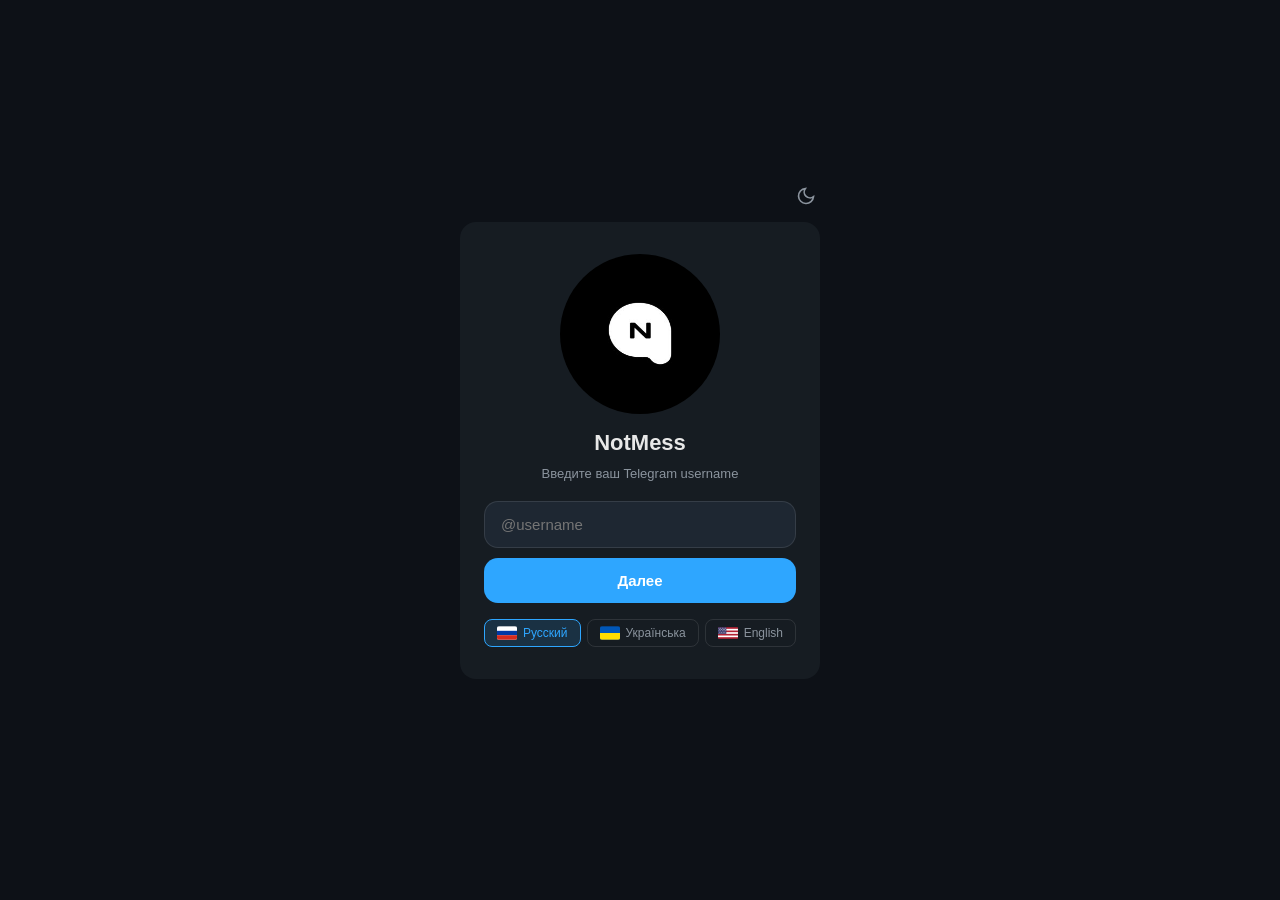
==== index.html @ b0da9117 "Fix mobile layout: hide chat-window when inactive, better touch sizes" ====
<!DOCTYPE html>
<html lang="ru">
<head>
    <meta charset="UTF-8">
    <meta name="viewport" content="width=device-width, initial-scale=1.0, maximum-scale=1.0, user-scalable=no, viewport-fit=cover">
    <title>NotMess</title>
    <link rel="icon" type="image/jpeg" href="logonotmess67.jpg">
    <link rel="apple-touch-icon" href="logonotmess67.jpg">
    <link rel="manifest" href="/manifest.json">
    <meta name="theme-color" content="#0d1117" media="(prefers-color-scheme:dark)">
    <meta name="theme-color" content="#ffffff" media="(prefers-color-scheme:light)">
    <meta name="apple-mobile-web-app-capable" content="yes">
    <meta name="apple-mobile-web-app-status-bar-style" content="black-translucent">
    <link rel="stylesheet" href="styles.css">
</head>
<body>
    <div id="auth-screen" class="auth-screen">
        <div class="auth-container">
            <button id="auth-theme-btn" class="theme-btn auth-theme-btn" title="Сменить тему">
                <svg class="theme-icon moon" viewBox="0 0 24 24" width="20" height="20" fill="none" stroke="currentColor" stroke-width="2"><path d="M21 12.79A9 9 0 1 1 11.21 3 7 7 0 0 0 21 12.79z"/></svg>
                <svg class="theme-icon sun hidden" viewBox="0 0 24 24" width="20" height="20" fill="none" stroke="currentColor" stroke-width="2"><circle cx="12" cy="12" r="5"/><line x1="12" y1="1" x2="12" y2="3"/><line x1="12" y1="21" x2="12" y2="23"/><line x1="4.22" y1="4.22" x2="5.64" y2="5.64"/><line x1="18.36" y1="18.36" x2="19.78" y2="19.78"/><line x1="1" y1="12" x2="3" y2="12"/><line x1="21" y1="12" x2="23" y2="12"/><line x1="4.22" y1="19.78" x2="5.64" y2="18.36"/><line x1="18.36" y1="5.64" x2="19.78" y2="4.22"/></svg>
            </button>
            <div class="auth-logo">
                <img src="logonotmess67.jpg" alt="NotMess" style="width: 160px; height: 160px; border-radius: 50%;">
            </div>
            <h1 style="margin: 0 0 10px;">NotMess</h1>
            <div class="auth-subtitle-row">
                <p class="auth-subtitle" data-i18n="auth-subtitle">Введите ваш Telegram username</p>
            </div>
            <div class="auth-form" id="phone-step">
                <input type="text" id="phone-input" placeholder="@username" class="auth-input">
                <button id="auth-btn" class="auth-button" data-i18n="auth-btn">Далее</button>
            </div>
            <div class="auth-form hidden" id="code-step">
                <p class="auth-info" data-i18n="code-info">Мы отправили код в Telegram <span id="phone-display"></span></p>
                <input type="text" id="code-input" placeholder="_ _ _ _ _" class="auth-input code-input" maxlength="5">
                <button id="code-btn" class="auth-button" data-i18n="code-btn">Подтвердить</button>
            </div>
            <div class="lang-switcher" id="auth-lang-switcher">
                <button class="lang-btn active" data-lang="ru">
                    <svg class="flag-icon" viewBox="0 0 3 2" width="20" height="14"><rect width="3" height="2" fill="#fff"/><rect y=".67" width="3" height=".67" fill="#0039a6"/><rect y="1.33" width="3" height=".67" fill="#d52b1e"/></svg>
                    Русский
                </button>
                <button class="lang-btn" data-lang="ua">
                    <svg class="flag-icon" viewBox="0 0 3 2" width="20" height="14"><rect width="3" height="2" fill="#0057b8"/><rect y="1" width="3" height="1" fill="#ffdd00"/></svg>
                    Українська
                </button>
                <button class="lang-btn" data-lang="en">
                    <svg class="flag-icon" viewBox="0 0 12 7" width="20" height="14"><rect width="12" height="7" fill="#b22234"/><rect y="1" width="12" height="1" fill="#fff"/><rect y="3" width="12" height="1" fill="#fff"/><rect y="5" width="12" height="1" fill="#fff"/><rect width="5" height="4" fill="#3c3b6e"/><circle cx=".6" cy=".6" r=".25" fill="#fff"/><circle cx="1.6" cy=".6" r=".25" fill="#fff"/><circle cx="2.6" cy=".6" r=".25" fill="#fff"/><circle cx="3.6" cy=".6" r=".25" fill="#fff"/><circle cx="4.4" cy=".6" r=".25" fill="#fff"/><circle cx="1.1" cy="1.4" r=".25" fill="#fff"/><circle cx="2.1" cy="1.4" r=".25" fill="#fff"/><circle cx="3.1" cy="1.4" r=".25" fill="#fff"/><circle cx="4.1" cy="1.4" r=".25" fill="#fff"/><circle cx=".6" cy="2.2" r=".25" fill="#fff"/><circle cx="1.6" cy="2.2" r=".25" fill="#fff"/><circle cx="2.6" cy="2.2" r=".25" fill="#fff"/><circle cx="3.6" cy="2.2" r=".25" fill="#fff"/><circle cx="4.4" cy="2.2" r=".25" fill="#fff"/><circle cx="1.1" cy="3" r=".25" fill="#fff"/><circle cx="2.1" cy="3" r=".25" fill="#fff"/><circle cx="3.1" cy="3" r=".25" fill="#fff"/><circle cx="4.1" cy="3" r=".25" fill="#fff"/></svg>
                    English
                </button>
            </div>
        </div>
    </div>
    <div id="profile-choice-screen" class="auth-screen hidden">
        <div class="auth-container">
            <h1 data-i18n="profile-choice-title">Настройка профиля</h1>
            <p class="auth-subtitle" data-i18n="profile-choice-subtitle">Импортировать данные из Telegram?</p>
            <div class="tg-profile-card" id="tg-profile-card">
                <div class="tg-profile-avatar" id="tg-avatar">
                    <span id="tg-avatar-text">?</span>
                </div>
                <div class="tg-profile-info">
                    <div class="tg-profile-name" id="tg-name">Загрузка...</div>
                    <div class="tg-profile-username" id="tg-username">@username</div>
                </div>
            </div>
            <div class="auth-form">
                <button id="import-tg-btn" class="auth-button" data-i18n="import-tg-btn">Продолжить с этим профилем</button>
                <a href="#" id="manual-setup-link" class="setup-link" data-i18n="manual-setup-link">Настроить профиль самому</a>
            </div>
        </div>
    </div>
    <div id="setup-screen" class="auth-screen hidden">
        <div class="auth-container">
            <h1 data-i18n="setup-title">Настройка профиля</h1>
            <p class="auth-subtitle" data-i18n="setup-subtitle">Расскажите о себе</p>
            <div class="auth-form">
                <input type="text" id="firstname-input" placeholder="Имя" class="auth-input" data-i18n="firstname" required>
                <input type="text" id="lastname-input" placeholder="Фамилия (необязательно)" class="auth-input" data-i18n="lastname">
                <input type="text" id="display-username-input" placeholder="@username для поиска" class="auth-input" data-i18n="display-username" required>
                <button id="setup-btn" class="auth-button" data-i18n="setup-btn">Начать общение</button>
            </div>
        </div>
    </div>
    <div id="app" class="app hidden">
        <aside class="sidebar">
            <div class="sidebar-header">
                <button class="menu-btn" id="menu-btn" title="Меню">
                    <span class="hamburger"></span>
                </button>
                <input type="search" placeholder="Поиск" class="search-input" data-i18n="search" id="search-input">
                <button class="theme-btn" id="theme-btn" title="Сменить тему">
                    <svg class="theme-icon moon" viewBox="0 0 24 24" width="20" height="20" fill="none" stroke="currentColor" stroke-width="2"><path d="M21 12.79A9 9 0 1 1 11.21 3 7 7 0 0 0 21 12.79z"/></svg>
                    <svg class="theme-icon sun hidden" viewBox="0 0 24 24" width="20" height="20" fill="none" stroke="currentColor" stroke-width="2"><circle cx="12" cy="12" r="5"/><line x1="12" y1="1" x2="12" y2="3"/><line x1="12" y1="21" x2="12" y2="23"/><line x1="4.22" y1="4.22" x2="5.64" y2="5.64"/><line x1="18.36" y1="18.36" x2="19.78" y2="19.78"/><line x1="1" y1="12" x2="3" y2="12"/><line x1="21" y1="12" x2="23" y2="12"/><line x1="4.22" y1="19.78" x2="5.64" y2="18.36"/><line x1="18.36" y1="5.64" x2="19.78" y2="4.22"/></svg>
                </button>
                <div class="lang-switcher sidebar-lang" id="sidebar-lang-switcher">
                    <button class="lang-btn active" data-lang="ru">
                        <svg class="flag-icon" viewBox="0 0 3 2" width="18" height="12"><rect width="3" height="2" fill="#fff"/><rect y=".67" width="3" height=".67" fill="#0039a6"/><rect y="1.33" width="3" height=".67" fill="#d52b1e"/></svg>
                    </button>
                    <button class="lang-btn" data-lang="ua">
                        <svg class="flag-icon" viewBox="0 0 3 2" width="18" height="12"><rect width="3" height="2" fill="#0057b8"/><rect y="1" width="3" height="1" fill="#ffdd00"/></svg>
                    </button>
                    <button class="lang-btn" data-lang="en">
                        <svg class="flag-icon" viewBox="0 0 12 7" width="18" height="12"><rect width="12" height="7" fill="#b22234"/><rect y="1" width="12" height="1" fill="#fff"/><rect y="3" width="12" height="1" fill="#fff"/><rect y="5" width="12" height="1" fill="#fff"/><rect width="5" height="4" fill="#3c3b6e"/><circle cx=".6" cy=".6" r=".25" fill="#fff"/><circle cx="1.6" cy=".6" r=".25" fill="#fff"/><circle cx="2.6" cy=".6" r=".25" fill="#fff"/><circle cx="3.6" cy=".6" r=".25" fill="#fff"/><circle cx="4.4" cy=".6" r=".25" fill="#fff"/><circle cx="1.1" cy="1.4" r=".25" fill="#fff"/><circle cx="2.1" cy="1.4" r=".25" fill="#fff"/><circle cx="3.1" cy="1.4" r=".25" fill="#fff"/><circle cx="4.1" cy="1.4" r=".25" fill="#fff"/><circle cx=".6" cy="2.2" r=".25" fill="#fff"/><circle cx="1.6" cy="2.2" r=".25" fill="#fff"/><circle cx="2.6" cy="2.2" r=".25" fill="#fff"/><circle cx="3.6" cy="2.2" r=".25" fill="#fff"/><circle cx="4.4" cy="2.2" r=".25" fill="#fff"/><circle cx="1.1" cy="3" r=".25" fill="#fff"/><circle cx="2.1" cy="3" r=".25" fill="#fff"/><circle cx="3.1" cy="3" r=".25" fill="#fff"/><circle cx="4.1" cy="3" r=".25" fill="#fff"/></svg>
                    </button>
                </div>
            </div>
            <div class="folders">
                <button class="folder-tab active" data-folder="chats" data-i18n="folder-chats">Чаты</button>
                <button class="folder-tab" data-folder="users" data-i18n="folder-users">Пользователи</button>
                <button class="folder-tab" data-folder="favorites" data-i18n="folder-favorites">⭐ Избранное</button>
            </div>
            <div class="chat-list" id="chat-list"></div>
        </aside>
        <main class="chat-window" id="chat-window">
            <div class="empty-state" id="empty-state">
                <img src="logonotmess67.jpg" alt="NotMess" style="width: 200px; height: 200px; opacity: 0.5; border-radius: 50%;">
                <h2 data-i18n="select-chat">Выберите чат</h2>
                <p data-i18n="start-messaging">Чтобы начать общение</p>
            </div>
                <div class="chat-content hidden" id="chat-content">
                <div class="e2e-banner" id="e2e-banner">
                    <svg viewBox="0 0 24 24" width="14" height="14" fill="none" stroke="currentColor" stroke-width="2"><rect x="3" y="11" width="18" height="11" rx="2"/><path d="M7 11V7a5 5 0 0 1 10 0v4"/></svg>
                    Сообщения защищены сквозным шифрованием
                </div>
                <div class="chat-header">
                    <button class="back-btn" id="back-btn"><svg viewBox="0 0 24 24" width="22" height="22" fill="none" stroke="currentColor" stroke-width="2"><polyline points="15 18 9 12 15 6"/></svg></button>
                    <div class="chat-header-user" id="chat-header-user" style="display:flex;align-items:center;gap:10px;flex:1;min-width:0;cursor:pointer;">
                        <div class="chat-avatar" id="chat-avatar">?</div>
                        <div class="chat-info">
                            <div class="chat-name" id="chat-name-header">Имя</div>
                            <div class="chat-status" id="chat-status">online</div>
                        </div>
                    </div>
                    <button class="header-btn" id="header-search"><svg viewBox="0 0 24 24" width="22" height="22" fill="none" stroke="currentColor" stroke-width="2"><circle cx="11" cy="11" r="8"/><line x1="21" y1="21" x2="16.65" y2="16.65"/></svg></button>
                    <button class="header-btn hidden" id="header-call">📞</button>
                    <button class="header-btn hidden" id="header-video-call">📹</button>
                    <button class="header-btn" id="header-more"><svg viewBox="0 0 24 24" width="22" height="22" fill="none" stroke="currentColor" stroke-width="2"><circle cx="12" cy="5" r="1"/><circle cx="12" cy="12" r="1"/><circle cx="12" cy="19" r="1"/></svg></button>
                </div>
                <div class="messages" id="messages"></div>
                <div class="input-area">
                    <div class="message-input-outer">
                        <textarea class="message-input" placeholder="Написать сообщение..." rows="1" id="message-input"></textarea>
                        <button class="input-btn-area" id="emoji-btn" title="Эмодзи">
                            <svg viewBox="0 0 24 24" width="24" height="24" fill="none" stroke="currentColor" stroke-width="2"><circle cx="12" cy="12" r="10"/><path d="M8 14s1.5 2 4 2 4-2 4-2"/><line x1="9" y1="9" x2="9.01" y2="9"/><line x1="15" y1="9" x2="15.01" y2="9"/></svg>
                        </button>
                        <button class="input-btn-area" id="attach-btn" title="Прикрепить">
                            <svg viewBox="0 0 24 24" width="24" height="24" fill="none" stroke="currentColor" stroke-width="2"><path d="M21.44 11.05l-9.19 9.19a6 6 0 0 1-8.49-8.49l9.19-9.19a4 4 0 0 1 5.66 5.66l-9.2 9.19a2 2 0 0 1-2.83-2.83l8.49-8.48"/></svg>
                        </button>
                        <input type="file" id="file-input" style="display: none;" accept="image/*,video/*,.pdf,.doc,.docx">
                    </div>
                    <button class="send-btn-outer" id="send-btn" title="Отправить">
                        <svg viewBox="0 0 24 24" width="20" height="20" fill="none" stroke="currentColor" stroke-width="2"><line x1="22" y1="2" x2="11" y2="13"/><polygon points="22 2 15 22 11 13 2 9 22 2"/></svg>
                    </button>
                </div>
            </div>
        </main>
    </div>
    <div id="menu-modal" class="modal hidden">
        <div class="modal-content menu-modal">
            <button class="modal-close" id="menu-close">&times;</button>
            <div class="menu-header">
                <div class="menu-avatar" id="menu-avatar">?</div>
                <div class="menu-info">
                    <div class="menu-name" id="menu-name">Имя</div>
                    <div class="menu-username" id="menu-username">@username</div>
                </div>
            </div>
            <div class="menu-items">
                <div class="menu-item" id="menu-profile">
                    <span class="menu-icon"><svg viewBox="0 0 24 24" width="24" height="24" fill="none" stroke="currentColor" stroke-width="2"><circle cx="12" cy="8" r="4"/><path d="M4 21v-1a6 6 0 0 1 6-6h4a6 6 0 0 1 6 6v1"/></svg></span>
                    <span>Мой профиль</span>
                </div>
                <div class="menu-item" id="menu-settings">
                    <span class="menu-icon"><svg viewBox="0 0 24 24" width="24" height="24" fill="none" stroke="currentColor" stroke-width="2"><circle cx="12" cy="12" r="3"/><path d="M19.4 15a1.65 1.65 0 0 0 .33 1.82l.06.06a2 2 0 0 1 0 2.83 2 2 0 0 1-2.83 0l-.06-.06a1.65 1.65 0 0 0-1.82-.33 1.65 1.65 0 0 0-1 1.51V21a2 2 0 0 1-2 2 2 2 0 0 1-2-2v-.09A1.65 1.65 0 0 0 9 19.4a1.65 1.65 0 0 0-1.82.33l-.06.06a2 2 0 0 1-2.83 0 2 2 0 0 1 0-2.83l.06-.06A1.65 1.65 0 0 0 4.68 15a1.65 1.65 0 0 0-1.51-1H3a2 2 0 0 1-2-2 2 2 0 0 1 2-2h.09A1.65 1.65 0 0 0 4.6 9a1.65 1.65 0 0 0-.33-1.82l-.06-.06a2 2 0 0 1 0-2.83 2 2 0 0 1 2.83 0l.06.06A1.65 1.65 0 0 0 9 4.68a1.65 1.65 0 0 0 1-1.51V3a2 2 0 0 1 2-2 2 2 0 0 1 2 2v.09a1.65 1.65 0 0 0 1 1.51 1.65 1.65 0 0 0 1.82-.33l.06-.06a2 2 0 0 1 2.83 0 2 2 0 0 1 0 2.83l-.06.06A1.65 1.65 0 0 0 19.4 9a1.65 1.65 0 0 0 1.51 1H21a2 2 0 0 1 2 2 2 2 0 0 1-2 2h-.09a1.65 1.65 0 0 0-1.51 1z"/></svg></span>
                    <span>Настройки</span>
                </div>
                <div class="menu-item" id="menu-devices">
                    <span class="menu-icon"><svg viewBox="0 0 24 24" width="24" height="24" fill="none" stroke="currentColor" stroke-width="2"><rect x="4" y="4" width="16" height="16" rx="2"/><path d="M9 20h6"/></svg></span>
                    <span>Устройства</span>
                </div>
                <div class="menu-item" id="menu-privacy">
                    <span class="menu-icon"><svg viewBox="0 0 24 24" width="24" height="24" fill="none" stroke="currentColor" stroke-width="2"><rect x="3" y="11" width="18" height="11" rx="2"/><path d="M7 11V7a5 5 0 0 1 10 0v4"/></svg></span>
                    <span>Конфиденциальность</span>
                </div>
                <div class="menu-item" id="menu-stars">
                    <span class="menu-icon"><svg viewBox="0 0 24 24" width="24" height="24" fill="currentColor" stroke="currentColor" stroke-width="1"><polygon points="12 2 15.09 8.26 22 9.27 17 14.14 18.18 21.02 12 17.77 5.82 21.02 7 14.14 2 9.27 8.91 8.26 12 2"/></svg></span>
                    <span>Звезды</span>
                    <span class="menu-badge" id="stars-count">0</span>
                </div>
                <div class="menu-item" id="menu-gifts">
                    <span class="menu-icon"><svg viewBox="0 0 24 24" width="24" height="24" fill="none" stroke="currentColor" stroke-width="2"><rect x="3" y="8" width="18" height="4"/><path d="M12 8v13"/><path d="M19 12v7a2 2 0 0 1-2 2H7a2 2 0 0 1-2-2v-7"/><path d="M7.5 8a2.5 2.5 0 0 1 0-5 4.5 4.5 0 0 1 4.5 4.5"/><path d="M16.5 8a2.5 2.5 0 0 0 0-5 4.5 4.5 0 0 0-4.5 4.5"/></svg></span>
                    <span>Подарки</span>
                </div>
                <div class="menu-item hidden" id="menu-admin">
                    <span class="menu-icon"><svg viewBox="0 0 24 24" width="24" height="24" fill="none" stroke="currentColor" stroke-width="2"><circle cx="12" cy="12" r="3"/><path d="M19.4 15a1.65 1.65 0 0 0 .33 1.82l.06.06a2 2 0 0 1 0 2.83 2 2 0 0 1-2.83 0l-.06-.06a1.65 1.65 0 0 0-1.82-.33 1.65 1.65 0 0 0-1 1.51V21a2 2 0 0 1-2 2 2 2 0 0 1-2-2v-.09A1.65 1.65 0 0 0 9 19.4a1.65 1.65 0 0 0-1.82.33l-.06.06a2 2 0 0 1-2.83 0 2 2 0 0 1 0-2.83l.06-.06A1.65 1.65 0 0 0 4.68 15a1.65 1.65 0 0 0-1.51-1H3a2 2 0 0 1-2-2 2 2 0 0 1 2-2h.09A1.65 1.65 0 0 0 4.6 9a1.65 1.65 0 0 0-.33-1.82l-.06-.06a2 2 0 0 1 0-2.83 2 2 0 0 1 2.83 0l.06.06A1.65 1.65 0 0 0 9 4.68a1.65 1.65 0 0 0 1-1.51V3a2 2 0 0 1 2-2 2 2 0 0 1 2 2v.09a1.65 1.65 0 0 0 1 1.51 1.65 1.65 0 0 0 1.82-.33l.06-.06a2 2 0 0 1 2.83 0 2 2 0 0 1 0 2.83l-.06.06A1.65 1.65 0 0 0 19.4 9a1.65 1.65 0 0 0 1.51 1H21a2 2 0 0 1 2 2 2 2 0 0 1-2 2h-.09a1.65 1.65 0 0 0-1.51 1z"/></svg></span>
                    <span>Админ-панель</span>
                </div>
                <div class="menu-item" id="menu-theme">
                    <span class="menu-icon"><svg viewBox="0 0 24 24" width="24" height="24" fill="none" stroke="currentColor" stroke-width="2"><path d="M21 12.79A9 9 0 1 1 11.21 3 7 7 0 0 0 21 12.79z"/></svg></span>
                    <span>Сменить тему</span>
                </div>
                <div class="menu-item" id="menu-logout">
                    <span class="menu-icon"><svg viewBox="0 0 24 24" width="24" height="24" fill="none" stroke="currentColor" stroke-width="2"><path d="M9 21H5a2 2 0 0 1-2-2V5a2 2 0 0 1 2-2h4"/><polyline points="16 17 21 12 16 7"/><line x1="21" y1="12" x2="9" y2="12"/></svg></span>
                    <span>Выйти</span>
                </div>
                <div class="menu-item" id="menu-donate" style="margin-top:8px;border-top:1px solid var(--border);padding-top:12px;border-radius:0;">
                    <span class="menu-icon"><svg viewBox="0 0 24 24" width="20" height="20" fill="none" stroke="currentColor" stroke-width="2"><path d="M12 2l3 6 6 .5-4.5 4 .5 6-5-2.5L7 18.5l.5-6L3 8.5l6-.5L12 2z"/></svg></span>
                    <span>Поддержать</span>
                </div>
                <div class="menu-item" id="menu-delete-account" style="color:var(--text3);border-radius:0;">
                    <span class="menu-icon"><svg viewBox="0 0 24 24" width="20" height="20" fill="none" stroke="currentColor" stroke-width="2"><polyline points="3 6 5 6 21 6"/><path d="M19 6v14a2 2 0 0 1-2 2H7a2 2 0 0 1-2-2V6m3 0V4a2 2 0 0 1 2-2h4a2 2 0 0 1 2 2v2"/></svg></span>
                    <span>Удалить аккаунт</span>
                </div>
            </div>
        </div>
    </div>
    <div id="dialog-modal" class="modal hidden">
        <div class="modal-content" style="padding:24px;text-align:center;">
            <h3 id="dialog-title" style="margin-bottom:8px;font-size:17px;"></h3>
            <p id="dialog-text" style="color:var(--text2);font-size:13px;margin-bottom:20px;"></p>
            <div id="dialog-input-area" class="hidden" style="margin-bottom:16px;">
                <input id="dialog-input" class="auth-input" type="text" placeholder="..." style="text-align:center;">
            </div>
            <div id="dialog-buttons" style="display:flex;gap:8px;justify-content:center;"></div>
        </div>
    </div>
    <div id="gift-shop-modal" class="modal hidden">
        <div class="modal-content gift-shop-modal">
            <button class="modal-close" onclick="document.getElementById('gift-shop-modal').classList.add('hidden')">&times;</button>
            <h2 style="margin:0 0 8px;font-size:18px;">🎁 Магазин подарков</h2>
            <div class="gift-shop-balance" id="gift-shop-balance">
                <svg viewBox="0 0 24 24" width="18" height="18" fill="currentColor"><polygon points="12 2 15.09 8.26 22 9.27 17 14.14 18.18 21.02 12 17.77 5.82 21.02 7 14.14 2 9.27 8.91 8.26 12 2"/></svg>
                <span id="gift-shop-stars">0</span>
            </div>
            <div class="gift-shop-grid" id="gift-shop-grid"></div>
        </div>
    </div>
    <div id="admin-modal" class="modal hidden">
        <div class="modal-content" style="max-width:460px;padding:20px;">
            <button class="modal-close" onclick="document.getElementById('admin-modal').classList.add('hidden')">&times;</button>
            <h2 style="margin:0 0 16px;font-size:17px;">Админ-панель</h2>
            <div style="display:flex;flex-direction:column;gap:8px;">
                <div id="admin-stars" class="menu-item" style="justify-content:flex-start;">
                    <span class="menu-icon"><svg viewBox="0 0 24 24" width="20" height="20" fill="currentColor"><polygon points="12 2 15.09 8.26 22 9.27 17 14.14 18.18 21.02 12 17.77 5.82 21.02 7 14.14 2 9.27 8.91 8.26 12 2"/></svg></span>
                    <div><div style="font-weight:600;font-size:13px;">Выдать звезды</div><div style="font-size:11px;color:var(--text2);">Начислить звезды пользователю</div></div>
                </div>
                <div id="admin-badge" class="menu-item" style="justify-content:flex-start;">
                    <span class="menu-icon"><svg viewBox="0 0 24 24" width="20" height="20" fill="none" stroke="currentColor" stroke-width="2"><circle cx="12" cy="8" r="4"/><path d="M4 21v-1a6 6 0 0 1 6-6h4a6 6 0 0 1 6 6v1"/></svg></span>
                    <div><div style="font-weight:600;font-size:13px;">Выдать бейдж</div><div style="font-size:11px;color:var(--text2);">Установить бейдж (Creator, Team, Supporter, Verified)</div></div>
                </div>
                <div id="admin-stats" class="menu-item" style="justify-content:flex-start;">
                    <span class="menu-icon"><svg viewBox="0 0 24 24" width="20" height="20" fill="none" stroke="currentColor" stroke-width="2"><circle cx="12" cy="12" r="10"/><path d="M2 12h20"/><path d="M12 2a15.3 15.3 0 0 1 4 10 15.3 15.3 0 0 1-4 10 15.3 15.3 0 0 1-4-10 15.3 15.3 0 0 1 4-10z"/></svg></span>
                    <div><div style="font-weight:600;font-size:13px;">Статистика</div><div style="font-size:11px;color:var(--text2);">Информация о сервере</div></div>
                </div>
            </div>
        </div>
    </div>
    <div id="profile-modal" class="modal hidden">
        <div class="modal-content profile-modal">
            <button class="modal-close">&times;</button>
            <div class="profile-header">
                <div class="profile-avatar large" id="profile-avatar"></div>
                <h2 id="profile-name"></h2>
                <p id="profile-status" class="profile-status">online</p>
            </div>
            <div class="profile-card" id="profile-card">
                <div class="profile-badge-chip" id="profile-badge-chip">
                    <span class="badge-dot" id="badge-dot">👑</span>
                    <span id="badge-title">Создатель Notmess</span>
                </div>
                <div class="profile-card-row">
                    <span class="profile-card-label">Username</span>
                    <span class="profile-card-value" id="profile-username">@username</span>
                </div>
                <div class="profile-card-row">
                    <span class="profile-card-label">Звёзды</span>
                    <span class="profile-card-value" id="profile-stars">0</span>
                </div>
                <div class="profile-card-row">
                    <span class="profile-card-label">Платформа</span>
                    <span class="profile-card-value">NotMess</span>
                </div>
            </div>
            <div class="profile-section">
                <div class="profile-section-title">🎁 Подарки / NFT</div>
                <div class="gifts-grid" id="profile-gifts-grid"></div>
            </div>
        </div>
    </div>
    <div id="settings-modal" class="modal hidden">
        <div class="modal-content" style="max-width:380px;padding:0;">
            <div style="display:flex;align-items:center;padding:16px 20px;border-bottom:1px solid var(--border);">
                <button class="modal-back" onclick="document.getElementById('settings-modal').classList.add('hidden')" style="background:none;border:none;color:var(--text);font-size:20px;cursor:pointer;padding:0 8px 0 0;line-height:1;">←</button>
                <span style="font-size:16px;font-weight:600;">Настройки</span>
            </div>
            <div style="padding:6px;">
                <div class="settings-item" id="settings-profile">
                    <span class="settings-icon"><svg viewBox="0 0 24 24" width="22" height="22" fill="none" stroke="currentColor" stroke-width="1.5"><circle cx="12" cy="8" r="4"/><path d="M4 21v-1a6 6 0 0 1 6-6h4a6 6 0 0 1 6 6v1"/></svg></span>
                    <div class="settings-info"><div class="settings-label">Профиль</div><div class="settings-hint">Имя, фото, username</div></div>
                    <span class="settings-chevron">›</span>
                </div>
                <div class="settings-item" id="settings-theme">
                    <span class="settings-icon"><svg viewBox="0 0 24 24" width="22" height="22" fill="none" stroke="currentColor" stroke-width="1.5"><path d="M21 12.79A9 9 0 1 1 11.21 3 7 7 0 0 0 21 12.79z"/></svg></span>
                    <div class="settings-info"><div class="settings-label">Тема</div><div class="settings-hint" id="settings-theme-hint">Тёмная</div></div>
                    <span class="settings-chevron">›</span>
                </div>
                <div class="settings-item" id="settings-lang">
                    <span class="settings-icon"><svg viewBox="0 0 24 24" width="22" height="22" fill="none" stroke="currentColor" stroke-width="1.5"><circle cx="12" cy="12" r="10"/><line x1="2" y1="12" x2="22" y2="12"/><path d="M12 2a15.3 15.3 0 0 1 4 10 15.3 15.3 0 0 1-4 10 15.3 15.3 0 0 1-4-10 15.3 15.3 0 0 1 4-10z"/></svg></span>
                    <div class="settings-info"><div class="settings-label">Язык</div><div class="settings-hint" id="settings-lang-hint">Русский</div></div>
                    <span class="settings-chevron">›</span>
                </div>
                <div class="settings-item" id="settings-notifications">
                    <span class="settings-icon"><svg viewBox="0 0 24 24" width="22" height="22" fill="none" stroke="currentColor" stroke-width="1.5"><path d="M18 8A6 6 0 0 0 6 8c0 7-3 9-3 9h18s-3-2-3-9"/><path d="M13.73 21a2 2 0 0 1-3.46 0"/></svg></span>
                    <div class="settings-info"><div class="settings-label">Уведомления</div><div class="settings-hint">Звук, вибрация</div></div>
                </div>
            </div>
            <div style="padding:6px 6px 12px;border-top:1px solid var(--border);margin-top:4px;">
                <div class="settings-item" id="settings-donate">
                    <span class="settings-icon"><svg viewBox="0 0 24 24" width="22" height="22" fill="none" stroke="currentColor" stroke-width="1.5"><path d="M12 2l3 6 6 .5-4.5 4 .5 6-5-2.5L7 18.5l.5-6L3 8.5l6-.5L12 2z"/></svg></span>
                    <div class="settings-info"><div class="settings-label">Поддержать проект</div><div class="settings-hint">DonationAlerts</div></div>
                    <span class="settings-chevron">›</span>
                </div>
            </div>
        </div>
    </div>
    <div id="devices-modal" class="modal hidden">
        <div class="modal-content" style="max-width:380px;padding:0;">
            <div style="display:flex;align-items:center;padding:16px 20px;border-bottom:1px solid var(--border);">
                <button class="modal-back" onclick="document.getElementById('devices-modal').classList.add('hidden')" style="background:none;border:none;color:var(--text);font-size:20px;cursor:pointer;padding:0 8px 0 0;line-height:1;">←</button>
                <span style="font-size:16px;font-weight:600;">Устройства</span>
            </div>
            <div style="padding:6px;">
                <div class="settings-item">
                    <span class="settings-icon"><svg viewBox="0 0 24 24" width="22" height="22" fill="none" stroke="currentColor" stroke-width="1.5"><rect x="4" y="4" width="16" height="16" rx="2"/><path d="M9 20h6"/></svg></span>
                    <div class="settings-info"><div class="settings-label">Это устройство</div><div class="settings-hint" id="device-info">Браузер · Сейчас активно</div></div>
                    <span style="font-size:11px;color:var(--accent);font-weight:600;">Активно</span>
                </div>
            </div>
            <div style="padding:12px 20px;border-top:1px solid var(--border);margin-top:4px;">
                <div style="font-size:13px;color:var(--text3);line-height:1.5;">Сеансы на других устройствах не отображаются. Вы можете войти только с одного устройства одновременно.</div>
            </div>
        </div>
    </div>
    <div id="privacy-modal" class="modal hidden">
        <div class="modal-content" style="max-width:380px;padding:0;">
            <div style="display:flex;align-items:center;padding:16px 20px;border-bottom:1px solid var(--border);">
                <button class="modal-back" onclick="document.getElementById('privacy-modal').classList.add('hidden')" style="background:none;border:none;color:var(--text);font-size:20px;cursor:pointer;padding:0 8px 0 0;line-height:1;">←</button>
                <span style="font-size:16px;font-weight:600;">Конфиденциальность</span>
            </div>
            <div style="padding:6px;">
                <div class="settings-item">
                    <span class="settings-icon"><svg viewBox="0 0 24 24" width="22" height="22" fill="none" stroke="currentColor" stroke-width="1.5"><rect x="3" y="11" width="18" height="11" rx="2"/><path d="M7 11V7a5 5 0 0 1 10 0v4"/></svg></span>
                    <div class="settings-info"><div class="settings-label">Сквозное шифрование</div><div class="settings-hint">Ваши сообщения защищены E2E</div></div>
                    <span style="font-size:11px;color:var(--accent);font-weight:600;">Вкл</span>
                </div>
                <div class="settings-item" id="privacy-profile">
                    <span class="settings-icon"><svg viewBox="0 0 24 24" width="22" height="22" fill="none" stroke="currentColor" stroke-width="1.5"><circle cx="12" cy="8" r="4"/><path d="M4 21v-1a6 6 0 0 1 6-6h4a6 6 0 0 1 6 6v1"/></svg></span>
                    <div class="settings-info"><div class="settings-label">Фото профиля</div><div class="settings-hint">Видно всем</div></div>
                    <span class="settings-chevron">›</span>
                </div>
                <div class="settings-item" id="privacy-status">
                    <span class="settings-icon"><svg viewBox="0 0 24 24" width="22" height="22" fill="none" stroke="currentColor" stroke-width="1.5"><circle cx="12" cy="12" r="10"/><path d="M8 14s1.5 2 4 2 4-2 4-2"/><line x1="9" y1="9" x2="9.01" y2="9"/><line x1="15" y1="9" x2="15.01" y2="9"/></svg></span>
                    <div class="settings-info"><div class="settings-label">Статус</div><div class="settings-hint">Видно всем</div></div>
                    <span class="settings-chevron">›</span>
                </div>
            </div>
        </div>
    </div>
    <div id="call-overlay" class="call-overlay hidden">
        <div class="call-container">
            <div class="call-avatar" id="call-avatar"></div>
            <div class="call-name" id="call-name"></div>
            <div class="call-status" id="call-status">Звонок...</div>
            <div class="call-timer" id="call-timer"></div>
            <div class="call-buttons">
                <button class="call-btn call-btn-mute" id="call-mute-btn" title="Выключить микрофон">🎤</button>
                <button class="call-btn call-btn-end" id="call-end-btn" title="Завершить звонок">📞</button>
                <button class="call-btn call-btn-video" id="call-video-btn" title="Включить видео">📹</button>
            </div>
            <div class="call-local-video" id="call-local-video"></div>
        </div>
    </div>
    <div id="incoming-call" class="incoming-call hidden">
        <div class="incoming-container">
            <div class="incoming-avatar" id="incoming-avatar"></div>
            <div class="incoming-name" id="incoming-name"></div>
            <div class="incoming-status">Входящий звонок...</div>
            <div class="incoming-buttons">
                <button class="call-btn call-btn-answer" id="call-answer-btn" title="Ответить">📞</button>
                <button class="call-btn call-btn-decline" id="call-decline-btn" title="Отклонить">❌</button>
            </div>
        </div>
    </div>
    <script src="app.js?v=4"></script>
</body>
</html>
---- styles.css ----
@import url('https://fonts.googleapis.com/css2?family=Inter:opsz,wght@14..32,400;14..32,500;14..32,600;14..32,700&display=swap');
:root {
    --bg: #e7ebf0;
    --surface: #ffffff;
    --surface2: #f0f4f8;
    --surface3: #e8ecf0;
    --border: rgba(0,0,0,.08);
    --text: #000000;
    --text2: #707579;
    --text3: #a2acb4;
    --accent: #3390ec;
    --accent-hover: #1f7fd9;
    --accent-dim: rgba(51,144,236,.12);
    --msg-out: #eeffde;
    --msg-in: #ffffff;
    --radius: 10px;
    --radius-lg: 16px;
    --font: -apple-system, BlinkMacSystemFont, 'Segoe UI', Roboto, Helvetica, Arial, sans-serif;
    --avatar-colors: #e93f3f, #fb7b2b, #ffe24b, #36c758, #3e9ad8, #8a6dd4;
}
:root, [data-theme="dark"] {
    --bg: #0d1117;
    --surface: #161c22;
    --surface2: #1e2732;
    --surface3: #26313d;
    --border: rgba(255,255,255,.1);
    --text: #e8e8e8;
    --text2: #8b949e;
    --text3: #484f58;
    --accent: #2ea6ff;
    --accent-hover: #4db8ff;
    --accent-dim: rgba(46,166,255,.15);
    --msg-out: #1f3c5a;
    --msg-in: #182230;
}
[data-theme="light"] {
    --bg: #ffffff;
    --surface: #f0f2f5;
    --surface2: #e4e6ea;
    --surface3: #dadde1;
    --border: rgba(0,0,0,.1);
    --text: #050505;
    --text2: #65676b;
    --text3: #b0b3b8;
    --accent: #0088cc;
    --accent-hover: #0077b3;
    --accent-dim: rgba(0,136,204,.12);
    --msg-out: #cce4ff;
    --msg-in: #f0f2f5;
}
* { margin: 0; padding: 0; box-sizing: border-box; }
html, body {
    height: 100%; height: 100dvh; overflow: hidden;
    font-family: var(--font);
    background: var(--bg);
    color: var(--text);
    -webkit-font-smoothing: antialiased;
    -webkit-tap-highlight-color: transparent;
    -webkit-touch-callout: none;
    -webkit-user-select: none;
    user-select: none;
    overscroll-behavior: none;
    padding-top: env(safe-area-inset-top, 0);
    padding-bottom: env(safe-area-inset-bottom, 0);
}
input, textarea { -webkit-user-select: text; user-select: text; }
::selection { background: var(--accent); color: #fff; }
.hidden { display: none !important; }
.auth-screen {
    position: fixed; inset: 0; z-index: 100;
    display: flex; align-items: center; justify-content: center;
    background: var(--bg); padding: 16px;
}
.auth-container {
    width: 100%; max-width: 360px; text-align: center;
    position: relative; background: var(--surface);
    border-radius: var(--radius-lg); padding: 32px 24px;
}
.auth-theme-btn {
    position: absolute; top: -40px; right: 0;
    background: none; border: 1px solid var(--border); color: var(--text2);
    cursor: pointer; padding: 6px; border-radius: 8px;
    transition: all .2s; line-height: 0;
}
.auth-theme-btn:hover { border-color: var(--accent); color: var(--text); }
.auth-logo { margin-bottom: 12px; }
.auth-logo img { width: 88px; height: 88px; border-radius: 50%; }
.auth-container h1 { font-size: 22px; font-weight: 700; margin-bottom: 4px; }
.auth-subtitle { color: var(--text2); font-size: 13px; margin-bottom: 20px; }
.auth-form { display: flex; flex-direction: column; gap: 10px; }
.auth-input {
    width: 100%; padding: 14px 16px; border-radius: 14px;
    border: 1px solid var(--border); background: var(--surface2);
    color: var(--text); font-size: 15px; font-family: var(--font);
    outline: none; transition: border-color .2s;
}
.auth-input:focus { border-color: var(--accent); }
.code-input { letter-spacing: 6px; font-size: 18px; text-align: center; font-weight: 600; }
.auth-button {
    width: 100%; padding: 14px; border-radius: 14px;
    border: none; background: var(--accent); color: #fff;
    font-size: 15px; font-weight: 600; font-family: var(--font);
    cursor: pointer; transition: all .2s;
}
.auth-button:hover { background: var(--accent-hover); }
.auth-info { color: var(--text2); font-size: 13px; margin-bottom: 4px; }
.lang-switcher {
    display: flex; gap: 6px; justify-content: center; margin-top: 16px;
}
.lang-btn {
    display: flex; align-items: center; gap: 6px;
    padding: 6px 12px; border-radius: 8px;
    border: 1px solid var(--border); background: transparent;
    color: var(--text2); font-size: 12px; font-family: var(--font);
    cursor: pointer; transition: all .2s;
}
.lang-btn:hover { border-color: var(--text3); color: var(--text); }
.lang-btn.active { border-color: var(--accent); color: var(--accent); background: var(--accent-dim); }
.flag-icon { border-radius: 2px; flex-shrink: 0; }
.setup-link {
    display: block; color: var(--text2); font-size: 13px;
    text-decoration: none; margin-top: 6px; transition: color .2s;
}
.setup-link:hover { color: var(--accent); }
.tg-profile-card {
    display: flex; align-items: center; gap: 14px;
    background: var(--surface2); border-radius: var(--radius);
    padding: 14px; margin-bottom: 16px; text-align: left;
}
.tg-profile-avatar {
    width: 64px; height: 64px; border-radius: 50%;
    background: var(--accent-dim); display: flex; align-items: center;
    justify-content: center; font-size: 22px; font-weight: 700;
    flex-shrink: 0; overflow: hidden;
    background-size: cover; background-position: center;
}
.tg-profile-avatar img { width: 100%; height: 100%; object-fit: cover; }
.tg-profile-info { min-width: 0; }
.tg-profile-name { font-weight: 600; font-size: 14px; }
.tg-profile-username { color: var(--text2); font-size: 12px; }
.app { display: flex; height: 100%; width: 100%; background: transparent; }
.sidebar {
    width: 360px; min-width: 360px;
    display: flex; flex-direction: column;
    background: var(--surface);
    border-right: 1px solid var(--border);
    transition: transform .2s ease;
}
.sidebar-header {
    display: flex; align-items: center; gap: 8px;
    padding: 12px 16px;
    flex-shrink: 0;
}
.menu-btn {
    background: none; border: none; color: var(--text2); cursor: pointer;
    padding: 4px; border-radius: 6px; transition: all .2s; line-height: 0;
}
.menu-btn:hover { color: var(--text); }
.hamburger, .hamburger::before, .hamburger::after {
    display: block; width: 18px; height: 2px;
    border-radius: 2px; background: currentColor;
    position: relative; transition: all .2s;
}
.hamburger::before, .hamburger::after { content: ''; position: absolute; left: 0; }
.hamburger::before { top: -5px; }
.hamburger::after { top: 5px; }
.search-input {
    flex: 1; height: 34px; padding: 0 10px;
    border: none; border-radius: 8px;
    background: var(--surface2); color: var(--text);
    font-size: 13px; font-family: var(--font); outline: none;
}
.search-input::placeholder { color: var(--text3); }
.theme-btn {
    background: none; border: none; color: var(--text2); cursor: pointer;
    padding: 4px; border-radius: 6px; transition: all .2s; line-height: 0;
}
.theme-btn:hover { color: var(--text); }
.sidebar-lang { margin: 0; }
.sidebar-lang .lang-btn { padding: 3px 6px; border: none; }
.sidebar-lang .lang-btn.active { background: var(--surface2); color: var(--text); border: none; }
.folders {
    display: flex; gap: 4px; padding: 4px 16px 8px;
    flex-shrink: 0;
    background: var(--surface);
}
.folder-tab {
    flex: 1; padding: 8px; border: none; border-radius: 8px;
    background: transparent; color: var(--text2); font-size: 13px;
    font-weight: 600; font-family: var(--font); cursor: pointer;
    transition: all .2s;
}
.folder-tab:hover { color: var(--text); background: var(--surface2); }
.folder-tab.active { color: var(--text); background: var(--surface2); }
.chat-list { flex: 1; overflow-y: auto; -webkit-overflow-scrolling: touch; overscroll-behavior: contain; }
.chat-list::-webkit-scrollbar { width: 4px; }
.chat-list::-webkit-scrollbar-track { background: transparent; }
.chat-list::-webkit-scrollbar-thumb { background: var(--border); border-radius: 4px; }
.chat-item {
    display: flex; align-items: center; gap: 12px;
    padding: 10px 16px; cursor: pointer; transition: background .15s;
    position: relative;
}
.chat-item:hover { background: var(--surface2); }
.chat-item.active { background: var(--accent-dim); }
.chat-item:not(:last-child)::after {
    content: ''; position: absolute; bottom: 0; left: 68px; right: 14px;
    height: 1px; background: var(--border);
}
.chat-item-avatar, .chat-item .chat-avatar {
    width: 48px; height: 48px; border-radius: 50%; flex-shrink: 0;
    display: flex; align-items: center; justify-content: center;
    font-size: 16px; font-weight: 700; overflow: hidden;
}
.chat-item-avatar img, .chat-item .chat-avatar img { width: 100%; height: 100%; object-fit: cover; }
.chat-item-info { flex: 1; min-width: 0; }
.chat-item-name {
    font-size: 15px; font-weight: 500;
    display: flex; align-items: center; gap: 4px;
}
.chat-item-preview {
    font-size: 13px; color: var(--text2);
    white-space: nowrap; overflow: hidden; text-overflow: ellipsis;
}
.chat-item-meta { text-align: right; flex-shrink: 0; display:flex;flex-direction:column;align-items:flex-end;gap:2px; }
.chat-item-time { font-size: 11px; color: var(--text3); }
.chat-item .unread-badge {
    background: var(--accent); color: #fff; font-size: 11px; font-weight: 600;
    padding: 1px 6px; border-radius: 10px; min-width: 18px; text-align: center;
}
.chat-window { flex: 1; display: flex; flex-direction: column; min-width: 0; background: var(--bg); }
.empty-state {
    flex: 1; display: flex; flex-direction: column;
    align-items: center; justify-content: center; gap: 6px;
}
.empty-state img { width: 96px; height: 96px; opacity: .15; border-radius: 50%; }
.empty-state h2 { font-size: 18px; font-weight: 600; color: var(--text); }
.empty-state p { font-size: 13px; color: var(--text2); }
.chat-content { display: flex; flex-direction: column; height: 100%; }
.e2e-banner {
    display: flex; align-items: center; justify-content: center; gap: 6px;
    padding: 6px; background: var(--surface2); font-size: 11px;
    color: var(--text2); flex-shrink: 0;
}
.e2e-banner.hidden { display: none; }
.chat-header {
    display: flex; align-items: center; gap: 10px;
    padding: 12px 20px;
    flex-shrink: 0; background: var(--surface);
}
.back-btn {
    background: none; border: none; color: var(--text);
    font-size: 18px; cursor: pointer; padding: 2px 6px;
    border-radius: 6px; transition: background .2s; display: none;
}
.back-btn:hover { background: var(--surface2); }
.chat-header .chat-avatar {
    width: 40px; height: 40px; border-radius: 50%; flex-shrink: 0;
    display: flex; align-items: center; justify-content: center;
    font-size: 14px; font-weight: 700; overflow: hidden;
}
.chat-header .chat-avatar img { width: 100%; height: 100%; object-fit: cover; }
.chat-info { flex: 1; min-width: 0; }
.chat-name { font-size: 15px; font-weight: 600; }
.chat-status { font-size: 11px; color: var(--text2); }
.header-btn {
    background: none; border: none; color: var(--text2); cursor: pointer;
    padding: 6px; border-radius: 50%; transition: all .2s;
    font-size: 20px; width: 36px; height: 36px; display: inline-flex;
    align-items: center; justify-content: center;
}
.header-btn:hover { background: var(--surface2); color: var(--text); }
.messages {
    flex: 1; overflow-y: auto; -webkit-overflow-scrolling: touch; overscroll-behavior: contain;
    padding: 16px 20px;
    display: flex; flex-direction: column; gap: 12px;
}
.messages::-webkit-scrollbar { width: 4px; }
.messages::-webkit-scrollbar-track { background: transparent; }
.messages::-webkit-scrollbar-thumb { background: var(--border); border-radius: 4px; }
.message {
    max-width: 75%; padding: 8px 52px 8px 12px;
    font-size: 15px; line-height: 1.4; position: relative;
    word-wrap: break-word; width: fit-content; min-height: 36px;
    animation: msgIn .15s ease;
}
@keyframes msgIn {
    from { opacity: 0; transform: translateY(4px); }
    to { opacity: 1; transform: translateY(0); }
}
.message.own {
    align-self: flex-end;
    background: var(--msg-out);
    color: var(--text);
    border-radius: 12px 12px 4px 12px;
}
.message.other {
    align-self: flex-start;
    background: var(--msg-in);
    color: var(--text);
    border-radius: 12px 12px 12px 4px;
}
.message .msg-time {
    position: absolute; bottom: 4px; right: 10px;
    font-size: 11px; opacity: .6;
    display: inline-flex; align-items: center; gap: 3px;
    line-height: 1; white-space: nowrap;
}
.message.own .msg-time { color: var(--text2); }
.message.other .msg-time { color: var(--text3); }
.message .msg-check {
    display: inline-block; width: 14px; height: 10px;
    margin-left: 1px;
}
.message .msg-check svg { width: 14px; height: 10px; display: block; }
.message .msg-file { margin: 0 0 4px; }
.message .msg-file img, .message .msg-file video { max-width: 100%; border-radius: 8px; display: block; }
.message .msg-file a {
    display: inline-flex; align-items: center; gap: 4px;
    color: var(--accent); font-size: 13px; text-decoration: none;
}
.message .msg-file a:hover { text-decoration: underline; }
.message .msg-sender {
    font-size: 12px; font-weight: 600; color: var(--accent); margin-bottom: 1px;
}
.msg-menu-btn {
    position: absolute; top: 4px; right: 4px;
    background: rgba(0,0,0,.06); border: none; border-radius: 50%;
    padding: 4px; cursor: pointer; line-height: 0; z-index: 2;
    opacity: 0; transition: all .15s;
    color: var(--text2);
}
.message:hover .msg-menu-btn,
.message .msg-menu-btn:focus-visible { opacity: 1; }
.msg-menu-btn:hover { opacity: 1 !important; color: var(--text); background: var(--surface3); }
.message-menu {
    position: fixed; z-index: 1000;
    background: var(--surface); border: 1px solid var(--border);
    border-radius: 12px; box-shadow: 0 4px 16px rgba(0,0,0,.15);
    padding: 4px; min-width: 180px; max-width: 240px;
    animation: menuIn .1s ease;
}
@keyframes menuIn { from { opacity: 0; transform: scale(.95); } to { opacity: 1; transform: scale(1); } }
.message-menu-item {
    display: flex; align-items: center; gap: 8px;
    padding: 8px 12px; border-radius: 6px;
    cursor: pointer; font-size: 13px; font-weight: 500;
    transition: background .1s; color: var(--text);
}
.message-menu-item:hover { background: var(--surface2); }
.menu-item-icon { line-height: 0; flex-shrink: 0; color: var(--text2); }
.message-menu-divider { height: 1px; background: var(--border); margin: 4px 6px; }
.date-separator {
    text-align: center; font-size: 12px; color: var(--text3);
    padding: 8px 0 4px; user-select: none;
}
.date-separator span {
    background: var(--surface); padding: 4px 10px; border-radius: 8px;
    border: 1px solid var(--border);
}
.input-area {
    display: flex; align-items: center; gap: 8px;
    padding: 10px 20px 16px; flex-shrink: 0;
}
.message-input-outer {
    display: flex; align-items: center; gap: 6px;
    flex: 1; background: var(--surface); border-radius: 20px;
    padding: 4px 4px 4px 16px; height: 44px;
    border: 1px solid var(--border);
}
.message-input {
    flex: 1; padding: 0; border: none;
    background: transparent;
    color: var(--text); font-size: 15px; font-family: var(--font);
    outline: none; resize: none; max-height: 80px;
    line-height: 1.4; height: 24px;
}
.message-input::placeholder { color: var(--text3); }
.input-btn-area {
    background: none; border: none; color: var(--text2); cursor: pointer;
    padding: 6px; border-radius: 50%; transition: all .2s; line-height: 0;
    flex-shrink: 0;
}
.input-btn-area:hover { color: var(--accent); }
.send-btn-outer {
    width: 44px; height: 44px; border-radius: 50%;
    background: var(--accent); border: none; color: #fff; cursor: pointer;
    display: flex; align-items: center; justify-content: center;
    flex-shrink: 0; transition: all .2s; line-height: 0;
}
.send-btn-outer:hover { background: var(--accent-hover); }
.modal {
    position: fixed; inset: 0; z-index: 200;
    display: flex; align-items: center; justify-content: center;
    background: rgba(0,0,0,.4); padding: 16px;
    animation: fadeIn .15s ease;
}
@keyframes fadeIn { from { opacity: 0; } to { opacity: 1; } }
.modal-content {
    background: var(--surface); border: 1px solid var(--border);
    border-radius: var(--radius-lg); max-width: 380px; width: 100%;
    position: relative; max-height: 80vh; overflow-y: auto;
}
.modal-close {
    position: absolute; top: 10px; right: 14px;
    background: none; border: none; color: var(--text2); font-size: 22px;
    cursor: pointer; transition: color .2s; line-height: 1;
}
.modal-close:hover { color: var(--text); }
.menu-modal { padding: 0; }
.menu-header {
    display: flex; align-items: center; gap: 12px;
    padding: 20px 20px 16px; border-bottom: 1px solid var(--border);
}
.menu-avatar {
    width: 48px; height: 48px; border-radius: 50%; flex-shrink: 0;
    display: flex; align-items: center; justify-content: center;
    font-size: 18px; font-weight: 700; overflow: hidden;
}
.menu-avatar img { width: 100%; height: 100%; object-fit: cover; }
.menu-name { font-size: 15px; font-weight: 600; }
.menu-username { font-size: 12px; color: var(--text2); }
.menu-items { padding: 6px; }
.menu-item {
    display: flex; align-items: center; gap: 10px;
    padding: 10px 14px; border-radius: var(--radius);
    cursor: pointer; transition: background .1s; font-size: 13px;
}
.menu-item:hover { background: var(--surface2); }
.menu-icon { color: var(--text2); line-height: 0; flex-shrink: 0; }
.menu-icon svg { width: 20px; height: 20px; }
.menu-item .menu-badge { margin-left: auto; }
.menu-badge {
    background: var(--accent-dim); color: var(--accent);
    font-size: 11px; padding: 1px 6px; border-radius: 20px; font-weight: 600;
}
.settings-item {
    display: flex; align-items: center; gap: 12px;
    padding: 12px 14px; border-radius: 8px;
    cursor: pointer; transition: background .1s;
}
.settings-item:hover { background: var(--surface2); }
.settings-icon {
    width: 40px; height: 40px; border-radius: 10px;
    display: flex; align-items: center; justify-content: center;
    flex-shrink: 0;
    background: var(--surface2); color: var(--text2);
}
.settings-info { flex: 1; min-width: 0; }
.settings-label { font-size: 15px; font-weight: 500; }
.settings-hint { font-size: 12px; color: var(--text3); margin-top: 1px; }
.settings-chevron { color: var(--text3); font-size: 22px; font-weight: 300; }
.modal-back {
    background: none; border: none; color: var(--text);
    font-size: 22px; cursor: pointer; padding: 0 8px 0 0;
    line-height: 1; transition: color .2s;
}
.modal-back:hover { color: var(--accent); }
.profile-modal { max-width: 360px; padding: 0; background: transparent; border: none; box-shadow: none; }
.profile-header {
    display: flex; flex-direction: column; align-items: center;
    padding: 40px 24px 20px;
}
.profile-avatar.large {
    width: 120px; height: 120px; border-radius: 50%;
    display: flex; align-items: center; justify-content: center;
    font-size: 32px; font-weight: 700; margin-bottom: 16px; overflow: hidden;
    box-shadow: 0 4px 20px rgba(0,0,0,.12);
}
.profile-avatar.large img { width: 100%; height: 100%; object-fit: cover; }
.profile-header h2 { font-size: 24px; font-weight: 800; text-align: center; letter-spacing: -.3px; }
.profile-status { font-size: 13px; color: var(--text3); margin: 4px 0 0; }
.profile-card {
    margin: 0 16px 12px;
    background: var(--surface);
    border-radius: var(--radius-lg);
    padding: 16px 20px;
    border: 1px solid var(--border);
}
.profile-badge-chip {
    display: flex; align-items: center; gap: 8px;
    background: var(--accent); color: #fff;
    padding: 6px 14px; border-radius: 10px;
    font-size: 13px; font-weight: 600; margin-bottom: 16px;
    width: fit-content;
}
.badge-dot { font-size: 16px; line-height: 1; }
.profile-card-row {
    display: flex; justify-content: space-between; align-items: center;
    padding: 8px 0;
}
.profile-card-row + .profile-card-row { border-top: 1px solid var(--border); }
.profile-card-label { font-size: 14px; color: var(--text2); }
.profile-card-value { font-size: 14px; color: var(--text); font-weight: 600; }
.profile-section { padding: 0 16px 24px; }
.profile-section-title { font-size: 14px; font-weight: 700; margin-bottom: 12px; }
.gifts-grid { display: flex; gap: 8px; flex-wrap: wrap; }
.gifts-grid:empty::after { content: 'Нет подарков'; font-size: 12px; color: var(--text3); }
.badge-icon { display: inline-flex; align-items: center; vertical-align: middle; font-size: 14px; cursor: pointer; }
.badge-toast {
    position: fixed; bottom: 20px; left: 50%; transform: translateX(-50%);
    z-index: 3000; max-width: 360px; width: calc(100% - 32px);
    background: var(--surface); border: 1px solid var(--border);
    border-radius: 14px; box-shadow: 0 4px 20px rgba(0,0,0,.3);
    padding: 12px 14px; display: flex; align-items: flex-start; gap: 12px;
    animation: toastUp .3s ease;
}
@keyframes toastUp { from { opacity: 0; transform: translateX(-50%) translateY(20px); } to { opacity: 1; transform: translateX(-50%) translateY(0); } }
.badge-toast-icon { line-height: 0; flex-shrink: 0; margin-top: 1px; }
.badge-toast-icon svg { width: 20px; height: 20px; }
.badge-toast-body { flex: 1; min-width: 0; }
.badge-toast-title { font-size: 14px; font-weight: 600; }
.badge-toast-desc { font-size: 12px; color: var(--text2); margin-top: 1px; }
.badge-toast-btn {
    display: inline-block; margin-top: 8px; padding: 6px 16px;
    background: var(--accent); color: #fff; border: none;
    border-radius: 8px; font-size: 12px; font-weight: 600; cursor: pointer;
    font-family: var(--font); transition: background .2s;
}
.badge-toast-btn:hover { background: var(--accent-hover); }
.badge-toast-close {
    background: none; border: none; color: var(--text3); font-size: 20px;
    cursor: pointer; line-height: 1; padding: 0; flex-shrink: 0;
    transition: color .2s;
}
.badge-toast-close:hover { color: var(--text); }
.gift-shop-modal { max-width: 420px; padding: 20px; text-align: center; }
.gift-shop-balance {
    display: inline-flex; align-items: center; gap: 6px;
    background: var(--accent-dim); color: var(--accent);
    padding: 6px 14px; border-radius: 20px; font-size: 14px; font-weight: 600;
    margin-bottom: 16px;
}
.gift-shop-grid {
    display: grid; grid-template-columns: repeat(auto-fill, minmax(110px, 1fr));
    gap: 10px;
}
.gift-card {
    background: var(--surface2); border-radius: var(--radius);
    padding: 16px 10px; text-align: center;
    border: 1px solid var(--border); position: relative;
    transition: border-color .2s;
}
.gift-card.owned { border-color: var(--accent); }
.gift-card-emoji { font-size: 32px; margin-bottom: 6px; }
.gift-card-name { font-size: 13px; font-weight: 600; margin-bottom: 4px; }
.gift-card-price {
    display: inline-flex; align-items: center; gap: 3px;
    font-size: 12px; color: var(--text2); margin-bottom: 8px;
}
.gift-card-owned { font-size: 20px; }
.gift-card-btn {
    display: inline-block; padding: 6px 16px;
    background: var(--accent); color: #fff;
    border: none; border-radius: 8px; font-size: 12px; font-weight: 600;
    font-family: var(--font); cursor: pointer;
    transition: background .2s;
}
.gift-card-btn:hover { background: var(--accent-hover); }
.reply-banner {
    background: var(--surface2);
    border-left: 3px solid var(--accent);
    padding: 6px 10px;
    border-radius: 8px;
    margin-bottom: 6px;
}
.reply-banner-content {
    display: flex;
    align-items: center;
    gap: 8px;
}
.reply-banner-arrow {
    font-size: 16px;
    color: var(--accent);
}
.reply-banner-text {
    flex: 1;
    min-width: 0;
}
.reply-banner-name {
    font-size: 12px;
    font-weight: 600;
    color: var(--accent);
}
.reply-banner-msg {
    font-size: 12px;
    color: var(--text2);
    white-space: nowrap;
    overflow: hidden;
    text-overflow: ellipsis;
}
.reply-banner-close {
    background: none;
    border: none;
    color: var(--text3);
    font-size: 18px;
    cursor: pointer;
    padding: 2px 6px;
    line-height: 1;
}
.edit-input {
    background: var(--surface3);
    border: 1px solid var(--accent);
    color: var(--text);
    padding: 4px 8px;
    border-radius: 6px;
    font-size: inherit;
    font-family: inherit;
    width: 100%;
    outline: none;
}
.forward-chat-item {
    cursor: pointer;
    transition: background .15s;
}
.forward-chat-item:hover {
    background: var(--accent-dim);
}
.call-overlay {
    position: fixed; inset: 0; z-index: 300;
    display: flex; align-items: center; justify-content: center;
    background: rgba(0,0,0,.85); animation: fadeIn .2s ease;
}
.call-container { text-align: center; color: #fff; position: relative; }
.call-avatar {
    width: 120px; height: 120px; border-radius: 50%; margin: 0 auto 16px;
    background-size: cover; background-position: center; overflow: hidden;
    display: flex; align-items: center; justify-content: center;
}
.call-avatar video { width: 100%; height: 100%; object-fit: cover; border-radius: 50%; }
.call-name { font-size: 22px; font-weight: 700; margin-bottom: 4px; }
.call-status { font-size: 14px; color: rgba(255,255,255,.6); margin-bottom: 4px; }
.call-timer { font-size: 13px; color: rgba(255,255,255,.4); margin-bottom: 24px; font-variant-numeric: tabular-nums; }
.call-buttons { display: flex; gap: 24px; justify-content: center; align-items: center; }
.call-btn {
    border: none; border-radius: 50%; cursor: pointer; display: flex;
    align-items: center; justify-content: center; transition: all .2s; line-height: 0;
    color: #fff; font-size: 24px;
}
.call-btn-end { width: 56px; height: 56px; background: #e53935; }
.call-btn-end:hover { background: #c62828; transform: scale(1.1); }
.call-btn-mute, .call-btn-video { width: 48px; height: 48px; background: rgba(255,255,255,.15); }
.call-btn-mute:hover, .call-btn-video:hover { background: rgba(255,255,255,.25); }
.call-btn-mute.muted { background: #e53935; }
.call-btn-video.video-on { background: #238636; }
.call-local-video {
    position: fixed; bottom: 24px; right: 24px; width: 160px; height: 120px;
    border-radius: 12px; overflow: hidden; border: 2px solid rgba(255,255,255,.2);
    display: none;
}
.call-local-video.active { display: block; }
.call-local-video video { width: 100%; height: 100%; object-fit: cover; }
.incoming-call {
    position: fixed; inset: 0; z-index: 300;
    display: flex; align-items: center; justify-content: center;
    background: rgba(0,0,0,.85); animation: fadeIn .2s ease;
}
.incoming-container { text-align: center; color: #fff; }
.incoming-avatar {
    width: 120px; height: 120px; border-radius: 50%; margin: 0 auto 16px;
    background-size: cover; background-position: center;
}
.incoming-name { font-size: 22px; font-weight: 700; margin-bottom: 4px; }
.incoming-status { font-size: 14px; color: rgba(255,255,255,.6); margin-bottom: 32px; }
.incoming-buttons { display: flex; gap: 48px; justify-content: center; }
.call-btn-answer { width: 56px; height: 56px; background: #238636; }
.call-btn-answer:hover { background: #1e7a30; transform: scale(1.1); }
.call-btn-decline { width: 56px; height: 56px; background: #e53935; }
.call-btn-decline:hover { background: #c62828; transform: scale(1.1); }
.loading-overlay { position: fixed; inset: 0; z-index: 400; display: flex; align-items: center; justify-content: center; background: rgba(0,0,0,.5); }
.loading-spinner { width: 32px; height: 32px; border: 3px solid var(--border); border-top-color: var(--accent); border-radius: 50%; animation: spin .8s linear infinite; }
@keyframes spin { to { transform: rotate(360deg); } }
@media (max-width: 768px) {
    .sidebar { width: 100%; min-width: 0; }
    .sidebar.closed { display: none; }
    .chat-window { width: 100%; }
    .chat-window:not(.active) { display: none; }
    .back-btn { display: block; }
    .auth-container { padding: 24px 16px; }
    .auth-container h1 { font-size: 20px; }
    .auth-logo img { width: 72px; height: 72px; }
    .chat-item { padding: 12px 14px; }
    .chat-item-avatar { width: 44px; height: 44px; font-size: 14px; }
    .folders { padding: 4px 12px 8px; }
    .sidebar-header { padding: 10px 12px; }
    .search-input { height: 30px; font-size: 12px; }
    .empty-state img { width: 80px; height: 80px; }
}
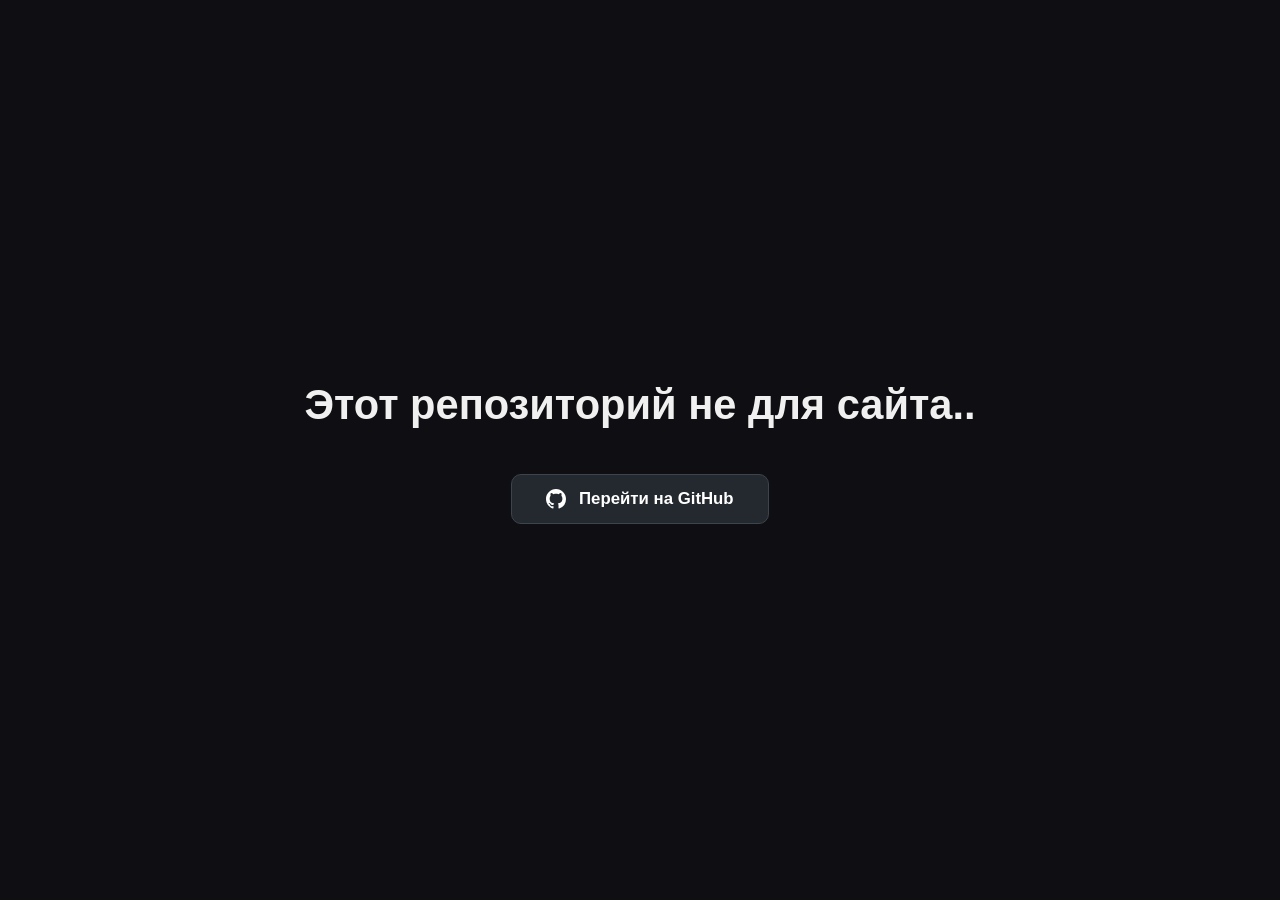
==== commit d193a4a2: "Add files via upload" ====
--- a/index.html
+++ b/index.html
@@ -2,397 +2,81 @@
 <html lang="ru">
 <head>
     <meta charset="UTF-8">
-    <meta name="viewport" content="width=device-width, initial-scale=1.0, maximum-scale=1.0, user-scalable=no, viewport-fit=cover">
-    <title>NotMess</title>
-    <link rel="icon" type="image/jpeg" href="logonotmess67.jpg">
-    <link rel="apple-touch-icon" href="logonotmess67.jpg">
-    <link rel="manifest" href="/manifest.json">
-    <meta name="theme-color" content="#0d1117" media="(prefers-color-scheme:dark)">
-    <meta name="theme-color" content="#ffffff" media="(prefers-color-scheme:light)">
-    <meta name="apple-mobile-web-app-capable" content="yes">
-    <meta name="apple-mobile-web-app-status-bar-style" content="black-translucent">
-    <link rel="stylesheet" href="styles.css">
+    <meta name="viewport" content="width=device-width, initial-scale=1.0">
+    <title>Этот репозиторий не для сайта..</title>
+    <style>
+        * {
+            margin: 0;
+            padding: 0;
+            box-sizing: border-box;
+        }
+
+        body {
+            min-height: 100vh;
+            display: flex;
+            flex-direction: column;
+            align-items: center;
+            justify-content: center;
+            gap: 40px;
+            background: #0f0f13;
+            color: #f0f0f0;
+            font-family: 'Segoe UI', Arial, sans-serif;
+            text-align: center;
+            padding: 20px;
+        }
+
+        h1 {
+            font-size: clamp(1.4rem, 5vw, 2.6rem);
+            font-weight: 600;
+            line-height: 1.4;
+            max-width: 700px;
+        }
+
+        a.button {
+            display: inline-block;
+            padding: 14px 34px;
+            background: #24292f;
+            color: #ffffff;
+            text-decoration: none;
+            border-radius: 10px;
+            font-size: 1.05rem;
+            font-weight: 600;
+            border: 1px solid #3d444d;
+            transition: background 0.25s, transform 0.15s;
+        }
+
+        a.button:hover {
+            background: #32383f;
+            transform: translateY(-2px);
+        }
+
+        a.button:active {
+            transform: translateY(0);
+        }
+
+        .icon {
+            vertical-align: middle;
+            margin-right: 8px;
+            fill: currentColor;
+        }
+    </style>
 </head>
 <body>
-    <div id="auth-screen" class="auth-screen">
-        <div class="auth-container">
-            <button id="auth-theme-btn" class="theme-btn auth-theme-btn" title="Сменить тему">
-                <svg class="theme-icon moon" viewBox="0 0 24 24" width="20" height="20" fill="none" stroke="currentColor" stroke-width="2"><path d="M21 12.79A9 9 0 1 1 11.21 3 7 7 0 0 0 21 12.79z"/></svg>
-                <svg class="theme-icon sun hidden" viewBox="0 0 24 24" width="20" height="20" fill="none" stroke="currentColor" stroke-width="2"><circle cx="12" cy="12" r="5"/><line x1="12" y1="1" x2="12" y2="3"/><line x1="12" y1="21" x2="12" y2="23"/><line x1="4.22" y1="4.22" x2="5.64" y2="5.64"/><line x1="18.36" y1="18.36" x2="19.78" y2="19.78"/><line x1="1" y1="12" x2="3" y2="12"/><line x1="21" y1="12" x2="23" y2="12"/><line x1="4.22" y1="19.78" x2="5.64" y2="18.36"/><line x1="18.36" y1="5.64" x2="19.78" y2="4.22"/></svg>
-            </button>
-            <div class="auth-logo">
-                <img src="logonotmess67.jpg" alt="NotMess" style="width: 160px; height: 160px; border-radius: 50%;">
-            </div>
-            <h1 style="margin: 0 0 10px;">NotMess</h1>
-            <div class="auth-subtitle-row">
-                <p class="auth-subtitle" data-i18n="auth-subtitle">Введите ваш Telegram username</p>
-            </div>
-            <div class="auth-form" id="phone-step">
-                <input type="text" id="phone-input" placeholder="@username" class="auth-input">
-                <button id="auth-btn" class="auth-button" data-i18n="auth-btn">Далее</button>
-            </div>
-            <div class="auth-form hidden" id="code-step">
-                <p class="auth-info" data-i18n="code-info">Мы отправили код в Telegram <span id="phone-display"></span></p>
-                <input type="text" id="code-input" placeholder="_ _ _ _ _" class="auth-input code-input" maxlength="5">
-                <button id="code-btn" class="auth-button" data-i18n="code-btn">Подтвердить</button>
-            </div>
-            <div class="lang-switcher" id="auth-lang-switcher">
-                <button class="lang-btn active" data-lang="ru">
-                    <svg class="flag-icon" viewBox="0 0 3 2" width="20" height="14"><rect width="3" height="2" fill="#fff"/><rect y=".67" width="3" height=".67" fill="#0039a6"/><rect y="1.33" width="3" height=".67" fill="#d52b1e"/></svg>
-                    Русский
-                </button>
-                <button class="lang-btn" data-lang="ua">
-                    <svg class="flag-icon" viewBox="0 0 3 2" width="20" height="14"><rect width="3" height="2" fill="#0057b8"/><rect y="1" width="3" height="1" fill="#ffdd00"/></svg>
-                    Українська
-                </button>
-                <button class="lang-btn" data-lang="en">
-                    <svg class="flag-icon" viewBox="0 0 12 7" width="20" height="14"><rect width="12" height="7" fill="#b22234"/><rect y="1" width="12" height="1" fill="#fff"/><rect y="3" width="12" height="1" fill="#fff"/><rect y="5" width="12" height="1" fill="#fff"/><rect width="5" height="4" fill="#3c3b6e"/><circle cx=".6" cy=".6" r=".25" fill="#fff"/><circle cx="1.6" cy=".6" r=".25" fill="#fff"/><circle cx="2.6" cy=".6" r=".25" fill="#fff"/><circle cx="3.6" cy=".6" r=".25" fill="#fff"/><circle cx="4.4" cy=".6" r=".25" fill="#fff"/><circle cx="1.1" cy="1.4" r=".25" fill="#fff"/><circle cx="2.1" cy="1.4" r=".25" fill="#fff"/><circle cx="3.1" cy="1.4" r=".25" fill="#fff"/><circle cx="4.1" cy="1.4" r=".25" fill="#fff"/><circle cx=".6" cy="2.2" r=".25" fill="#fff"/><circle cx="1.6" cy="2.2" r=".25" fill="#fff"/><circle cx="2.6" cy="2.2" r=".25" fill="#fff"/><circle cx="3.6" cy="2.2" r=".25" fill="#fff"/><circle cx="4.4" cy="2.2" r=".25" fill="#fff"/><circle cx="1.1" cy="3" r=".25" fill="#fff"/><circle cx="2.1" cy="3" r=".25" fill="#fff"/><circle cx="3.1" cy="3" r=".25" fill="#fff"/><circle cx="4.1" cy="3" r=".25" fill="#fff"/></svg>
-                    English
-                </button>
-            </div>
-        </div>
-    </div>
-    <div id="profile-choice-screen" class="auth-screen hidden">
-        <div class="auth-container">
-            <h1 data-i18n="profile-choice-title">Настройка профиля</h1>
-            <p class="auth-subtitle" data-i18n="profile-choice-subtitle">Импортировать данные из Telegram?</p>
-            <div class="tg-profile-card" id="tg-profile-card">
-                <div class="tg-profile-avatar" id="tg-avatar">
-                    <span id="tg-avatar-text">?</span>
-                </div>
-                <div class="tg-profile-info">
-                    <div class="tg-profile-name" id="tg-name">Загрузка...</div>
-                    <div class="tg-profile-username" id="tg-username">@username</div>
-                </div>
-            </div>
-            <div class="auth-form">
-                <button id="import-tg-btn" class="auth-button" data-i18n="import-tg-btn">Продолжить с этим профилем</button>
-                <a href="#" id="manual-setup-link" class="setup-link" data-i18n="manual-setup-link">Настроить профиль самому</a>
-            </div>
-        </div>
-    </div>
-    <div id="setup-screen" class="auth-screen hidden">
-        <div class="auth-container">
-            <h1 data-i18n="setup-title">Настройка профиля</h1>
-            <p class="auth-subtitle" data-i18n="setup-subtitle">Расскажите о себе</p>
-            <div class="auth-form">
-                <input type="text" id="firstname-input" placeholder="Имя" class="auth-input" data-i18n="firstname" required>
-                <input type="text" id="lastname-input" placeholder="Фамилия (необязательно)" class="auth-input" data-i18n="lastname">
-                <input type="text" id="display-username-input" placeholder="@username для поиска" class="auth-input" data-i18n="display-username" required>
-                <button id="setup-btn" class="auth-button" data-i18n="setup-btn">Начать общение</button>
-            </div>
-        </div>
-    </div>
-    <div id="app" class="app hidden">
-        <aside class="sidebar">
-            <div class="sidebar-header">
-                <button class="menu-btn" id="menu-btn" title="Меню">
-                    <span class="hamburger"></span>
-                </button>
-                <input type="search" placeholder="Поиск" class="search-input" data-i18n="search" id="search-input">
-                <button class="theme-btn" id="theme-btn" title="Сменить тему">
-                    <svg class="theme-icon moon" viewBox="0 0 24 24" width="20" height="20" fill="none" stroke="currentColor" stroke-width="2"><path d="M21 12.79A9 9 0 1 1 11.21 3 7 7 0 0 0 21 12.79z"/></svg>
-                    <svg class="theme-icon sun hidden" viewBox="0 0 24 24" width="20" height="20" fill="none" stroke="currentColor" stroke-width="2"><circle cx="12" cy="12" r="5"/><line x1="12" y1="1" x2="12" y2="3"/><line x1="12" y1="21" x2="12" y2="23"/><line x1="4.22" y1="4.22" x2="5.64" y2="5.64"/><line x1="18.36" y1="18.36" x2="19.78" y2="19.78"/><line x1="1" y1="12" x2="3" y2="12"/><line x1="21" y1="12" x2="23" y2="12"/><line x1="4.22" y1="19.78" x2="5.64" y2="18.36"/><line x1="18.36" y1="5.64" x2="19.78" y2="4.22"/></svg>
-                </button>
-                <div class="lang-switcher sidebar-lang" id="sidebar-lang-switcher">
-                    <button class="lang-btn active" data-lang="ru">
-                        <svg class="flag-icon" viewBox="0 0 3 2" width="18" height="12"><rect width="3" height="2" fill="#fff"/><rect y=".67" width="3" height=".67" fill="#0039a6"/><rect y="1.33" width="3" height=".67" fill="#d52b1e"/></svg>
-                    </button>
-                    <button class="lang-btn" data-lang="ua">
-                        <svg class="flag-icon" viewBox="0 0 3 2" width="18" height="12"><rect width="3" height="2" fill="#0057b8"/><rect y="1" width="3" height="1" fill="#ffdd00"/></svg>
-                    </button>
-                    <button class="lang-btn" data-lang="en">
-                        <svg class="flag-icon" viewBox="0 0 12 7" width="18" height="12"><rect width="12" height="7" fill="#b22234"/><rect y="1" width="12" height="1" fill="#fff"/><rect y="3" width="12" height="1" fill="#fff"/><rect y="5" width="12" height="1" fill="#fff"/><rect width="5" height="4" fill="#3c3b6e"/><circle cx=".6" cy=".6" r=".25" fill="#fff"/><circle cx="1.6" cy=".6" r=".25" fill="#fff"/><circle cx="2.6" cy=".6" r=".25" fill="#fff"/><circle cx="3.6" cy=".6" r=".25" fill="#fff"/><circle cx="4.4" cy=".6" r=".25" fill="#fff"/><circle cx="1.1" cy="1.4" r=".25" fill="#fff"/><circle cx="2.1" cy="1.4" r=".25" fill="#fff"/><circle cx="3.1" cy="1.4" r=".25" fill="#fff"/><circle cx="4.1" cy="1.4" r=".25" fill="#fff"/><circle cx=".6" cy="2.2" r=".25" fill="#fff"/><circle cx="1.6" cy="2.2" r=".25" fill="#fff"/><circle cx="2.6" cy="2.2" r=".25" fill="#fff"/><circle cx="3.6" cy="2.2" r=".25" fill="#fff"/><circle cx="4.4" cy="2.2" r=".25" fill="#fff"/><circle cx="1.1" cy="3" r=".25" fill="#fff"/><circle cx="2.1" cy="3" r=".25" fill="#fff"/><circle cx="3.1" cy="3" r=".25" fill="#fff"/><circle cx="4.1" cy="3" r=".25" fill="#fff"/></svg>
-                    </button>
-                </div>
-            </div>
-            <div class="folders">
-                <button class="folder-tab active" data-folder="chats" data-i18n="folder-chats">Чаты</button>
-                <button class="folder-tab" data-folder="users" data-i18n="folder-users">Пользователи</button>
-                <button class="folder-tab" data-folder="favorites" data-i18n="folder-favorites">⭐ Избранное</button>
-            </div>
-            <div class="chat-list" id="chat-list"></div>
-        </aside>
-        <main class="chat-window" id="chat-window">
-            <div class="empty-state" id="empty-state">
-                <img src="logonotmess67.jpg" alt="NotMess" style="width: 200px; height: 200px; opacity: 0.5; border-radius: 50%;">
-                <h2 data-i18n="select-chat">Выберите чат</h2>
-                <p data-i18n="start-messaging">Чтобы начать общение</p>
-            </div>
-                <div class="chat-content hidden" id="chat-content">
-                <div class="e2e-banner" id="e2e-banner">
-                    <svg viewBox="0 0 24 24" width="14" height="14" fill="none" stroke="currentColor" stroke-width="2"><rect x="3" y="11" width="18" height="11" rx="2"/><path d="M7 11V7a5 5 0 0 1 10 0v4"/></svg>
-                    Сообщения защищены сквозным шифрованием
-                </div>
-                <div class="chat-header">
-                    <button class="back-btn" id="back-btn"><svg viewBox="0 0 24 24" width="22" height="22" fill="none" stroke="currentColor" stroke-width="2"><polyline points="15 18 9 12 15 6"/></svg></button>
-                    <div class="chat-header-user" id="chat-header-user" style="display:flex;align-items:center;gap:10px;flex:1;min-width:0;cursor:pointer;">
-                        <div class="chat-avatar" id="chat-avatar">?</div>
-                        <div class="chat-info">
-                            <div class="chat-name" id="chat-name-header">Имя</div>
-                            <div class="chat-status" id="chat-status">online</div>
-                        </div>
-                    </div>
-                    <button class="header-btn" id="header-search"><svg viewBox="0 0 24 24" width="22" height="22" fill="none" stroke="currentColor" stroke-width="2"><circle cx="11" cy="11" r="8"/><line x1="21" y1="21" x2="16.65" y2="16.65"/></svg></button>
-                    <button class="header-btn hidden" id="header-call">📞</button>
-                    <button class="header-btn hidden" id="header-video-call">📹</button>
-                    <button class="header-btn" id="header-more"><svg viewBox="0 0 24 24" width="22" height="22" fill="none" stroke="currentColor" stroke-width="2"><circle cx="12" cy="5" r="1"/><circle cx="12" cy="12" r="1"/><circle cx="12" cy="19" r="1"/></svg></button>
-                </div>
-                <div class="messages" id="messages"></div>
-                <div class="input-area">
-                    <div class="message-input-outer">
-                        <textarea class="message-input" placeholder="Написать сообщение..." rows="1" id="message-input"></textarea>
-                        <button class="input-btn-area" id="emoji-btn" title="Эмодзи">
-                            <svg viewBox="0 0 24 24" width="24" height="24" fill="none" stroke="currentColor" stroke-width="2"><circle cx="12" cy="12" r="10"/><path d="M8 14s1.5 2 4 2 4-2 4-2"/><line x1="9" y1="9" x2="9.01" y2="9"/><line x1="15" y1="9" x2="15.01" y2="9"/></svg>
-                        </button>
-                        <button class="input-btn-area" id="attach-btn" title="Прикрепить">
-                            <svg viewBox="0 0 24 24" width="24" height="24" fill="none" stroke="currentColor" stroke-width="2"><path d="M21.44 11.05l-9.19 9.19a6 6 0 0 1-8.49-8.49l9.19-9.19a4 4 0 0 1 5.66 5.66l-9.2 9.19a2 2 0 0 1-2.83-2.83l8.49-8.48"/></svg>
-                        </button>
-                        <input type="file" id="file-input" style="display: none;" accept="image/*,video/*,.pdf,.doc,.docx">
-                    </div>
-                    <button class="send-btn-outer" id="send-btn" title="Отправить">
-                        <svg viewBox="0 0 24 24" width="20" height="20" fill="none" stroke="currentColor" stroke-width="2"><line x1="22" y1="2" x2="11" y2="13"/><polygon points="22 2 15 22 11 13 2 9 22 2"/></svg>
-                    </button>
-                </div>
-            </div>
-        </main>
-    </div>
-    <div id="menu-modal" class="modal hidden">
-        <div class="modal-content menu-modal">
-            <button class="modal-close" id="menu-close">&times;</button>
-            <div class="menu-header">
-                <div class="menu-avatar" id="menu-avatar">?</div>
-                <div class="menu-info">
-                    <div class="menu-name" id="menu-name">Имя</div>
-                    <div class="menu-username" id="menu-username">@username</div>
-                </div>
-            </div>
-            <div class="menu-items">
-                <div class="menu-item" id="menu-profile">
-                    <span class="menu-icon"><svg viewBox="0 0 24 24" width="24" height="24" fill="none" stroke="currentColor" stroke-width="2"><circle cx="12" cy="8" r="4"/><path d="M4 21v-1a6 6 0 0 1 6-6h4a6 6 0 0 1 6 6v1"/></svg></span>
-                    <span>Мой профиль</span>
-                </div>
-                <div class="menu-item" id="menu-settings">
-                    <span class="menu-icon"><svg viewBox="0 0 24 24" width="24" height="24" fill="none" stroke="currentColor" stroke-width="2"><circle cx="12" cy="12" r="3"/><path d="M19.4 15a1.65 1.65 0 0 0 .33 1.82l.06.06a2 2 0 0 1 0 2.83 2 2 0 0 1-2.83 0l-.06-.06a1.65 1.65 0 0 0-1.82-.33 1.65 1.65 0 0 0-1 1.51V21a2 2 0 0 1-2 2 2 2 0 0 1-2-2v-.09A1.65 1.65 0 0 0 9 19.4a1.65 1.65 0 0 0-1.82.33l-.06.06a2 2 0 0 1-2.83 0 2 2 0 0 1 0-2.83l.06-.06A1.65 1.65 0 0 0 4.68 15a1.65 1.65 0 0 0-1.51-1H3a2 2 0 0 1-2-2 2 2 0 0 1 2-2h.09A1.65 1.65 0 0 0 4.6 9a1.65 1.65 0 0 0-.33-1.82l-.06-.06a2 2 0 0 1 0-2.83 2 2 0 0 1 2.83 0l.06.06A1.65 1.65 0 0 0 9 4.68a1.65 1.65 0 0 0 1-1.51V3a2 2 0 0 1 2-2 2 2 0 0 1 2 2v.09a1.65 1.65 0 0 0 1 1.51 1.65 1.65 0 0 0 1.82-.33l.06-.06a2 2 0 0 1 2.83 0 2 2 0 0 1 0 2.83l-.06.06A1.65 1.65 0 0 0 19.4 9a1.65 1.65 0 0 0 1.51 1H21a2 2 0 0 1 2 2 2 2 0 0 1-2 2h-.09a1.65 1.65 0 0 0-1.51 1z"/></svg></span>
-                    <span>Настройки</span>
-                </div>
-                <div class="menu-item" id="menu-devices">
-                    <span class="menu-icon"><svg viewBox="0 0 24 24" width="24" height="24" fill="none" stroke="currentColor" stroke-width="2"><rect x="4" y="4" width="16" height="16" rx="2"/><path d="M9 20h6"/></svg></span>
-                    <span>Устройства</span>
-                </div>
-                <div class="menu-item" id="menu-privacy">
-                    <span class="menu-icon"><svg viewBox="0 0 24 24" width="24" height="24" fill="none" stroke="currentColor" stroke-width="2"><rect x="3" y="11" width="18" height="11" rx="2"/><path d="M7 11V7a5 5 0 0 1 10 0v4"/></svg></span>
-                    <span>Конфиденциальность</span>
-                </div>
-                <div class="menu-item" id="menu-stars">
-                    <span class="menu-icon"><svg viewBox="0 0 24 24" width="24" height="24" fill="currentColor" stroke="currentColor" stroke-width="1"><polygon points="12 2 15.09 8.26 22 9.27 17 14.14 18.18 21.02 12 17.77 5.82 21.02 7 14.14 2 9.27 8.91 8.26 12 2"/></svg></span>
-                    <span>Звезды</span>
-                    <span class="menu-badge" id="stars-count">0</span>
-                </div>
-                <div class="menu-item" id="menu-gifts">
-                    <span class="menu-icon"><svg viewBox="0 0 24 24" width="24" height="24" fill="none" stroke="currentColor" stroke-width="2"><rect x="3" y="8" width="18" height="4"/><path d="M12 8v13"/><path d="M19 12v7a2 2 0 0 1-2 2H7a2 2 0 0 1-2-2v-7"/><path d="M7.5 8a2.5 2.5 0 0 1 0-5 4.5 4.5 0 0 1 4.5 4.5"/><path d="M16.5 8a2.5 2.5 0 0 0 0-5 4.5 4.5 0 0 0-4.5 4.5"/></svg></span>
-                    <span>Подарки</span>
-                </div>
-                <div class="menu-item hidden" id="menu-admin">
-                    <span class="menu-icon"><svg viewBox="0 0 24 24" width="24" height="24" fill="none" stroke="currentColor" stroke-width="2"><circle cx="12" cy="12" r="3"/><path d="M19.4 15a1.65 1.65 0 0 0 .33 1.82l.06.06a2 2 0 0 1 0 2.83 2 2 0 0 1-2.83 0l-.06-.06a1.65 1.65 0 0 0-1.82-.33 1.65 1.65 0 0 0-1 1.51V21a2 2 0 0 1-2 2 2 2 0 0 1-2-2v-.09A1.65 1.65 0 0 0 9 19.4a1.65 1.65 0 0 0-1.82.33l-.06.06a2 2 0 0 1-2.83 0 2 2 0 0 1 0-2.83l.06-.06A1.65 1.65 0 0 0 4.68 15a1.65 1.65 0 0 0-1.51-1H3a2 2 0 0 1-2-2 2 2 0 0 1 2-2h.09A1.65 1.65 0 0 0 4.6 9a1.65 1.65 0 0 0-.33-1.82l-.06-.06a2 2 0 0 1 0-2.83 2 2 0 0 1 2.83 0l.06.06A1.65 1.65 0 0 0 9 4.68a1.65 1.65 0 0 0 1-1.51V3a2 2 0 0 1 2-2 2 2 0 0 1 2 2v.09a1.65 1.65 0 0 0 1 1.51 1.65 1.65 0 0 0 1.82-.33l.06-.06a2 2 0 0 1 2.83 0 2 2 0 0 1 0 2.83l-.06.06A1.65 1.65 0 0 0 19.4 9a1.65 1.65 0 0 0 1.51 1H21a2 2 0 0 1 2 2 2 2 0 0 1-2 2h-.09a1.65 1.65 0 0 0-1.51 1z"/></svg></span>
-                    <span>Админ-панель</span>
-                </div>
-                <div class="menu-item" id="menu-theme">
-                    <span class="menu-icon"><svg viewBox="0 0 24 24" width="24" height="24" fill="none" stroke="currentColor" stroke-width="2"><path d="M21 12.79A9 9 0 1 1 11.21 3 7 7 0 0 0 21 12.79z"/></svg></span>
-                    <span>Сменить тему</span>
-                </div>
-                <div class="menu-item" id="menu-logout">
-                    <span class="menu-icon"><svg viewBox="0 0 24 24" width="24" height="24" fill="none" stroke="currentColor" stroke-width="2"><path d="M9 21H5a2 2 0 0 1-2-2V5a2 2 0 0 1 2-2h4"/><polyline points="16 17 21 12 16 7"/><line x1="21" y1="12" x2="9" y2="12"/></svg></span>
-                    <span>Выйти</span>
-                </div>
-                <div class="menu-item" id="menu-donate" style="margin-top:8px;border-top:1px solid var(--border);padding-top:12px;border-radius:0;">
-                    <span class="menu-icon"><svg viewBox="0 0 24 24" width="20" height="20" fill="none" stroke="currentColor" stroke-width="2"><path d="M12 2l3 6 6 .5-4.5 4 .5 6-5-2.5L7 18.5l.5-6L3 8.5l6-.5L12 2z"/></svg></span>
-                    <span>Поддержать</span>
-                </div>
-                <div class="menu-item" id="menu-delete-account" style="color:var(--text3);border-radius:0;">
-                    <span class="menu-icon"><svg viewBox="0 0 24 24" width="20" height="20" fill="none" stroke="currentColor" stroke-width="2"><polyline points="3 6 5 6 21 6"/><path d="M19 6v14a2 2 0 0 1-2 2H7a2 2 0 0 1-2-2V6m3 0V4a2 2 0 0 1 2-2h4a2 2 0 0 1 2 2v2"/></svg></span>
-                    <span>Удалить аккаунт</span>
-                </div>
-            </div>
-        </div>
-    </div>
-    <div id="dialog-modal" class="modal hidden">
-        <div class="modal-content" style="padding:24px;text-align:center;">
-            <h3 id="dialog-title" style="margin-bottom:8px;font-size:17px;"></h3>
-            <p id="dialog-text" style="color:var(--text2);font-size:13px;margin-bottom:20px;"></p>
-            <div id="dialog-input-area" class="hidden" style="margin-bottom:16px;">
-                <input id="dialog-input" class="auth-input" type="text" placeholder="..." style="text-align:center;">
-            </div>
-            <div id="dialog-buttons" style="display:flex;gap:8px;justify-content:center;"></div>
-        </div>
-    </div>
-    <div id="gift-shop-modal" class="modal hidden">
-        <div class="modal-content gift-shop-modal">
-            <button class="modal-close" onclick="document.getElementById('gift-shop-modal').classList.add('hidden')">&times;</button>
-            <h2 style="margin:0 0 8px;font-size:18px;">🎁 Магазин подарков</h2>
-            <div class="gift-shop-balance" id="gift-shop-balance">
-                <svg viewBox="0 0 24 24" width="18" height="18" fill="currentColor"><polygon points="12 2 15.09 8.26 22 9.27 17 14.14 18.18 21.02 12 17.77 5.82 21.02 7 14.14 2 9.27 8.91 8.26 12 2"/></svg>
-                <span id="gift-shop-stars">0</span>
-            </div>
-            <div class="gift-shop-grid" id="gift-shop-grid"></div>
-        </div>
-    </div>
-    <div id="admin-modal" class="modal hidden">
-        <div class="modal-content" style="max-width:460px;padding:20px;">
-            <button class="modal-close" onclick="document.getElementById('admin-modal').classList.add('hidden')">&times;</button>
-            <h2 style="margin:0 0 16px;font-size:17px;">Админ-панель</h2>
-            <div style="display:flex;flex-direction:column;gap:8px;">
-                <div id="admin-stars" class="menu-item" style="justify-content:flex-start;">
-                    <span class="menu-icon"><svg viewBox="0 0 24 24" width="20" height="20" fill="currentColor"><polygon points="12 2 15.09 8.26 22 9.27 17 14.14 18.18 21.02 12 17.77 5.82 21.02 7 14.14 2 9.27 8.91 8.26 12 2"/></svg></span>
-                    <div><div style="font-weight:600;font-size:13px;">Выдать звезды</div><div style="font-size:11px;color:var(--text2);">Начислить звезды пользователю</div></div>
-                </div>
-                <div id="admin-badge" class="menu-item" style="justify-content:flex-start;">
-                    <span class="menu-icon"><svg viewBox="0 0 24 24" width="20" height="20" fill="none" stroke="currentColor" stroke-width="2"><circle cx="12" cy="8" r="4"/><path d="M4 21v-1a6 6 0 0 1 6-6h4a6 6 0 0 1 6 6v1"/></svg></span>
-                    <div><div style="font-weight:600;font-size:13px;">Выдать бейдж</div><div style="font-size:11px;color:var(--text2);">Установить бейдж (Creator, Team, Supporter, Verified)</div></div>
-                </div>
-                <div id="admin-stats" class="menu-item" style="justify-content:flex-start;">
-                    <span class="menu-icon"><svg viewBox="0 0 24 24" width="20" height="20" fill="none" stroke="currentColor" stroke-width="2"><circle cx="12" cy="12" r="10"/><path d="M2 12h20"/><path d="M12 2a15.3 15.3 0 0 1 4 10 15.3 15.3 0 0 1-4 10 15.3 15.3 0 0 1-4-10 15.3 15.3 0 0 1 4-10z"/></svg></span>
-                    <div><div style="font-weight:600;font-size:13px;">Статистика</div><div style="font-size:11px;color:var(--text2);">Информация о сервере</div></div>
-                </div>
-            </div>
-        </div>
-    </div>
-    <div id="profile-modal" class="modal hidden">
-        <div class="modal-content profile-modal">
-            <button class="modal-close">&times;</button>
-            <div class="profile-header">
-                <div class="profile-avatar large" id="profile-avatar"></div>
-                <h2 id="profile-name"></h2>
-                <p id="profile-status" class="profile-status">online</p>
-            </div>
-            <div class="profile-card" id="profile-card">
-                <div class="profile-badge-chip" id="profile-badge-chip">
-                    <span class="badge-dot" id="badge-dot">👑</span>
-                    <span id="badge-title">Создатель Notmess</span>
-                </div>
-                <div class="profile-card-row">
-                    <span class="profile-card-label">Username</span>
-                    <span class="profile-card-value" id="profile-username">@username</span>
-                </div>
-                <div class="profile-card-row">
-                    <span class="profile-card-label">Звёзды</span>
-                    <span class="profile-card-value" id="profile-stars">0</span>
-                </div>
-                <div class="profile-card-row">
-                    <span class="profile-card-label">Платформа</span>
-                    <span class="profile-card-value">NotMess</span>
-                </div>
-            </div>
-            <div class="profile-section">
-                <div class="profile-section-title">🎁 Подарки / NFT</div>
-                <div class="gifts-grid" id="profile-gifts-grid"></div>
-            </div>
-        </div>
-    </div>
-    <div id="settings-modal" class="modal hidden">
-        <div class="modal-content" style="max-width:380px;padding:0;">
-            <div style="display:flex;align-items:center;padding:16px 20px;border-bottom:1px solid var(--border);">
-                <button class="modal-back" onclick="document.getElementById('settings-modal').classList.add('hidden')" style="background:none;border:none;color:var(--text);font-size:20px;cursor:pointer;padding:0 8px 0 0;line-height:1;">←</button>
-                <span style="font-size:16px;font-weight:600;">Настройки</span>
-            </div>
-            <div style="padding:6px;">
-                <div class="settings-item" id="settings-profile">
-                    <span class="settings-icon"><svg viewBox="0 0 24 24" width="22" height="22" fill="none" stroke="currentColor" stroke-width="1.5"><circle cx="12" cy="8" r="4"/><path d="M4 21v-1a6 6 0 0 1 6-6h4a6 6 0 0 1 6 6v1"/></svg></span>
-                    <div class="settings-info"><div class="settings-label">Профиль</div><div class="settings-hint">Имя, фото, username</div></div>
-                    <span class="settings-chevron">›</span>
-                </div>
-                <div class="settings-item" id="settings-theme">
-                    <span class="settings-icon"><svg viewBox="0 0 24 24" width="22" height="22" fill="none" stroke="currentColor" stroke-width="1.5"><path d="M21 12.79A9 9 0 1 1 11.21 3 7 7 0 0 0 21 12.79z"/></svg></span>
-                    <div class="settings-info"><div class="settings-label">Тема</div><div class="settings-hint" id="settings-theme-hint">Тёмная</div></div>
-                    <span class="settings-chevron">›</span>
-                </div>
-                <div class="settings-item" id="settings-lang">
-                    <span class="settings-icon"><svg viewBox="0 0 24 24" width="22" height="22" fill="none" stroke="currentColor" stroke-width="1.5"><circle cx="12" cy="12" r="10"/><line x1="2" y1="12" x2="22" y2="12"/><path d="M12 2a15.3 15.3 0 0 1 4 10 15.3 15.3 0 0 1-4 10 15.3 15.3 0 0 1-4-10 15.3 15.3 0 0 1 4-10z"/></svg></span>
-                    <div class="settings-info"><div class="settings-label">Язык</div><div class="settings-hint" id="settings-lang-hint">Русский</div></div>
-                    <span class="settings-chevron">›</span>
-                </div>
-                <div class="settings-item" id="settings-notifications">
-                    <span class="settings-icon"><svg viewBox="0 0 24 24" width="22" height="22" fill="none" stroke="currentColor" stroke-width="1.5"><path d="M18 8A6 6 0 0 0 6 8c0 7-3 9-3 9h18s-3-2-3-9"/><path d="M13.73 21a2 2 0 0 1-3.46 0"/></svg></span>
-                    <div class="settings-info"><div class="settings-label">Уведомления</div><div class="settings-hint">Звук, вибрация</div></div>
-                </div>
-            </div>
-            <div style="padding:6px 6px 12px;border-top:1px solid var(--border);margin-top:4px;">
-                <div class="settings-item" id="settings-donate">
-                    <span class="settings-icon"><svg viewBox="0 0 24 24" width="22" height="22" fill="none" stroke="currentColor" stroke-width="1.5"><path d="M12 2l3 6 6 .5-4.5 4 .5 6-5-2.5L7 18.5l.5-6L3 8.5l6-.5L12 2z"/></svg></span>
-                    <div class="settings-info"><div class="settings-label">Поддержать проект</div><div class="settings-hint">DonationAlerts</div></div>
-                    <span class="settings-chevron">›</span>
-                </div>
-            </div>
-        </div>
-    </div>
-    <div id="devices-modal" class="modal hidden">
-        <div class="modal-content" style="max-width:380px;padding:0;">
-            <div style="display:flex;align-items:center;padding:16px 20px;border-bottom:1px solid var(--border);">
-                <button class="modal-back" onclick="document.getElementById('devices-modal').classList.add('hidden')" style="background:none;border:none;color:var(--text);font-size:20px;cursor:pointer;padding:0 8px 0 0;line-height:1;">←</button>
-                <span style="font-size:16px;font-weight:600;">Устройства</span>
-            </div>
-            <div style="padding:6px;">
-                <div class="settings-item">
-                    <span class="settings-icon"><svg viewBox="0 0 24 24" width="22" height="22" fill="none" stroke="currentColor" stroke-width="1.5"><rect x="4" y="4" width="16" height="16" rx="2"/><path d="M9 20h6"/></svg></span>
-                    <div class="settings-info"><div class="settings-label">Это устройство</div><div class="settings-hint" id="device-info">Браузер · Сейчас активно</div></div>
-                    <span style="font-size:11px;color:var(--accent);font-weight:600;">Активно</span>
-                </div>
-            </div>
-            <div style="padding:12px 20px;border-top:1px solid var(--border);margin-top:4px;">
-                <div style="font-size:13px;color:var(--text3);line-height:1.5;">Сеансы на других устройствах не отображаются. Вы можете войти только с одного устройства одновременно.</div>
-            </div>
-        </div>
-    </div>
-    <div id="privacy-modal" class="modal hidden">
-        <div class="modal-content" style="max-width:380px;padding:0;">
-            <div style="display:flex;align-items:center;padding:16px 20px;border-bottom:1px solid var(--border);">
-                <button class="modal-back" onclick="document.getElementById('privacy-modal').classList.add('hidden')" style="background:none;border:none;color:var(--text);font-size:20px;cursor:pointer;padding:0 8px 0 0;line-height:1;">←</button>
-                <span style="font-size:16px;font-weight:600;">Конфиденциальность</span>
-            </div>
-            <div style="padding:6px;">
-                <div class="settings-item">
-                    <span class="settings-icon"><svg viewBox="0 0 24 24" width="22" height="22" fill="none" stroke="currentColor" stroke-width="1.5"><rect x="3" y="11" width="18" height="11" rx="2"/><path d="M7 11V7a5 5 0 0 1 10 0v4"/></svg></span>
-                    <div class="settings-info"><div class="settings-label">Сквозное шифрование</div><div class="settings-hint">Ваши сообщения защищены E2E</div></div>
-                    <span style="font-size:11px;color:var(--accent);font-weight:600;">Вкл</span>
-                </div>
-                <div class="settings-item" id="privacy-profile">
-                    <span class="settings-icon"><svg viewBox="0 0 24 24" width="22" height="22" fill="none" stroke="currentColor" stroke-width="1.5"><circle cx="12" cy="8" r="4"/><path d="M4 21v-1a6 6 0 0 1 6-6h4a6 6 0 0 1 6 6v1"/></svg></span>
-                    <div class="settings-info"><div class="settings-label">Фото профиля</div><div class="settings-hint">Видно всем</div></div>
-                    <span class="settings-chevron">›</span>
-                </div>
-                <div class="settings-item" id="privacy-status">
-                    <span class="settings-icon"><svg viewBox="0 0 24 24" width="22" height="22" fill="none" stroke="currentColor" stroke-width="1.5"><circle cx="12" cy="12" r="10"/><path d="M8 14s1.5 2 4 2 4-2 4-2"/><line x1="9" y1="9" x2="9.01" y2="9"/><line x1="15" y1="9" x2="15.01" y2="9"/></svg></span>
-                    <div class="settings-info"><div class="settings-label">Статус</div><div class="settings-hint">Видно всем</div></div>
-                    <span class="settings-chevron">›</span>
-                </div>
-            </div>
-        </div>
-    </div>
-    <div id="call-overlay" class="call-overlay hidden">
-        <div class="call-container">
-            <div class="call-avatar" id="call-avatar"></div>
-            <div class="call-name" id="call-name"></div>
-            <div class="call-status" id="call-status">Звонок...</div>
-            <div class="call-timer" id="call-timer"></div>
-            <div class="call-buttons">
-                <button class="call-btn call-btn-mute" id="call-mute-btn" title="Выключить микрофон">🎤</button>
-                <button class="call-btn call-btn-end" id="call-end-btn" title="Завершить звонок">📞</button>
-                <button class="call-btn call-btn-video" id="call-video-btn" title="Включить видео">📹</button>
-            </div>
-            <div class="call-local-video" id="call-local-video"></div>
-        </div>
-    </div>
-    <div id="incoming-call" class="incoming-call hidden">
-        <div class="incoming-container">
-            <div class="incoming-avatar" id="incoming-avatar"></div>
-            <div class="incoming-name" id="incoming-name"></div>
-            <div class="incoming-status">Входящий звонок...</div>
-            <div class="incoming-buttons">
-                <button class="call-btn call-btn-answer" id="call-answer-btn" title="Ответить">📞</button>
-                <button class="call-btn call-btn-decline" id="call-decline-btn" title="Отклонить">❌</button>
-            </div>
-        </div>
-    </div>
-    <script src="app.js?v=4"></script>
+
+    <h1>Этот репозиторий не для сайта..</h1>
+
+    <a class="button" href="https://notkovvik.github.io/" target="_blank" rel="noopener">
+        <svg class="icon" width="20" height="20" viewBox="0 0 16 16">
+            <path d="M8 0C3.58 0 0 3.58 0 8c0 3.54 2.29 6.53 5.47 7.59.4.07.55-.17.55-.38
+            0-.19-.01-.82-.01-1.49-2.01.37-2.53-.49-2.69-.94-.09-.23-.48-.94-.82-1.13-.28-.15-.68-.52-.01-.53.63-.01
+            1.08.58 1.23.82.72 1.21 1.87.87 2.33.66.07-.52.28-.87.51-1.07-1.78-.2-3.64-.89-3.64-3.95
+            0-.87.31-1.59.82-2.15-.08-.2-.36-1.02.08-2.12 0 0 .67-.21 2.2.82.64-.18 1.32-.27
+            2-.27s1.36.09 2 .27c1.53-1.04 2.2-.82 2.2-.82.44 1.1.16 1.92.08 2.12.51.56.82
+            1.27.82 2.15 0 3.07-1.87 3.75-3.65 3.95.29.25.54.73.54 1.48 0 1.07-.01
+            1.93-.01 2.2 0 .21.15.46.55.38A8.01 8.01 0 0 0 16 8c0-4.42-3.58-8-8-8z"/>
+        </svg>
+        Перейти на GitHub
+    </a>
+
 </body>
-</html>
+</html>
